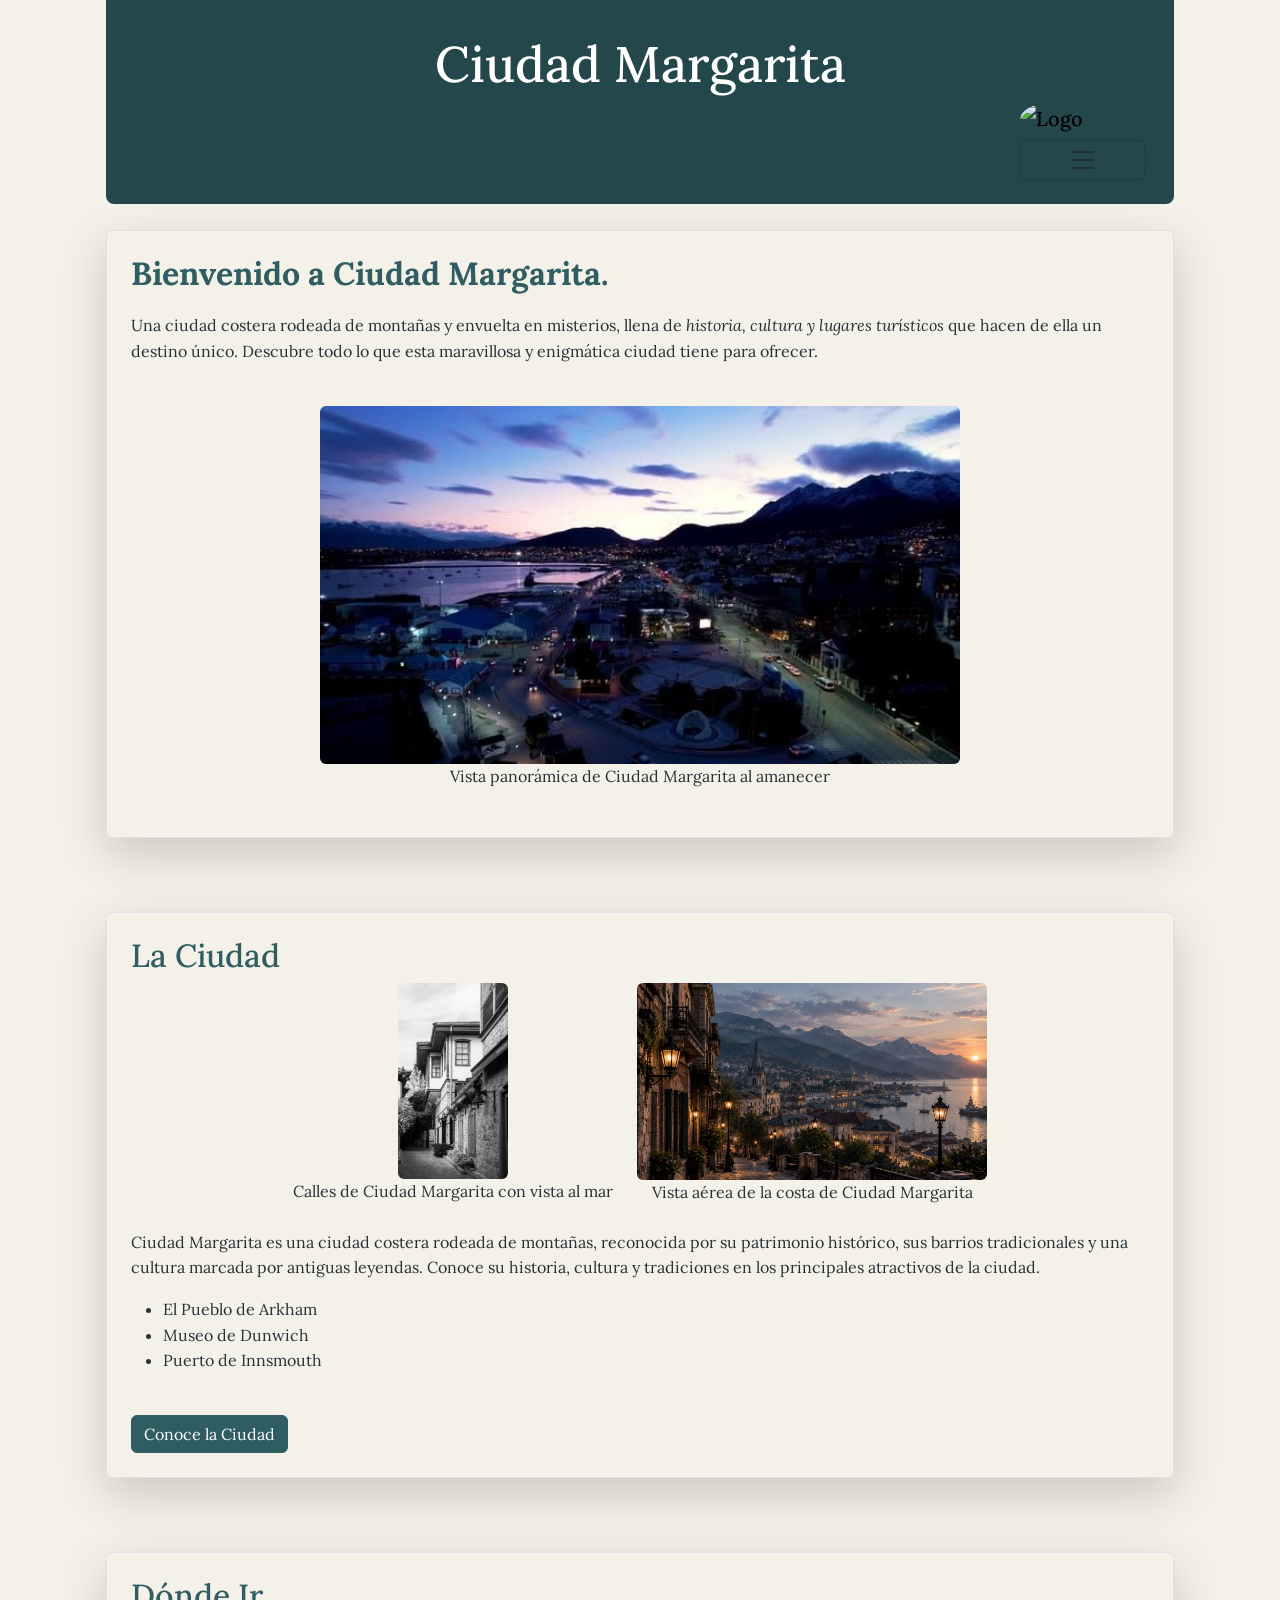
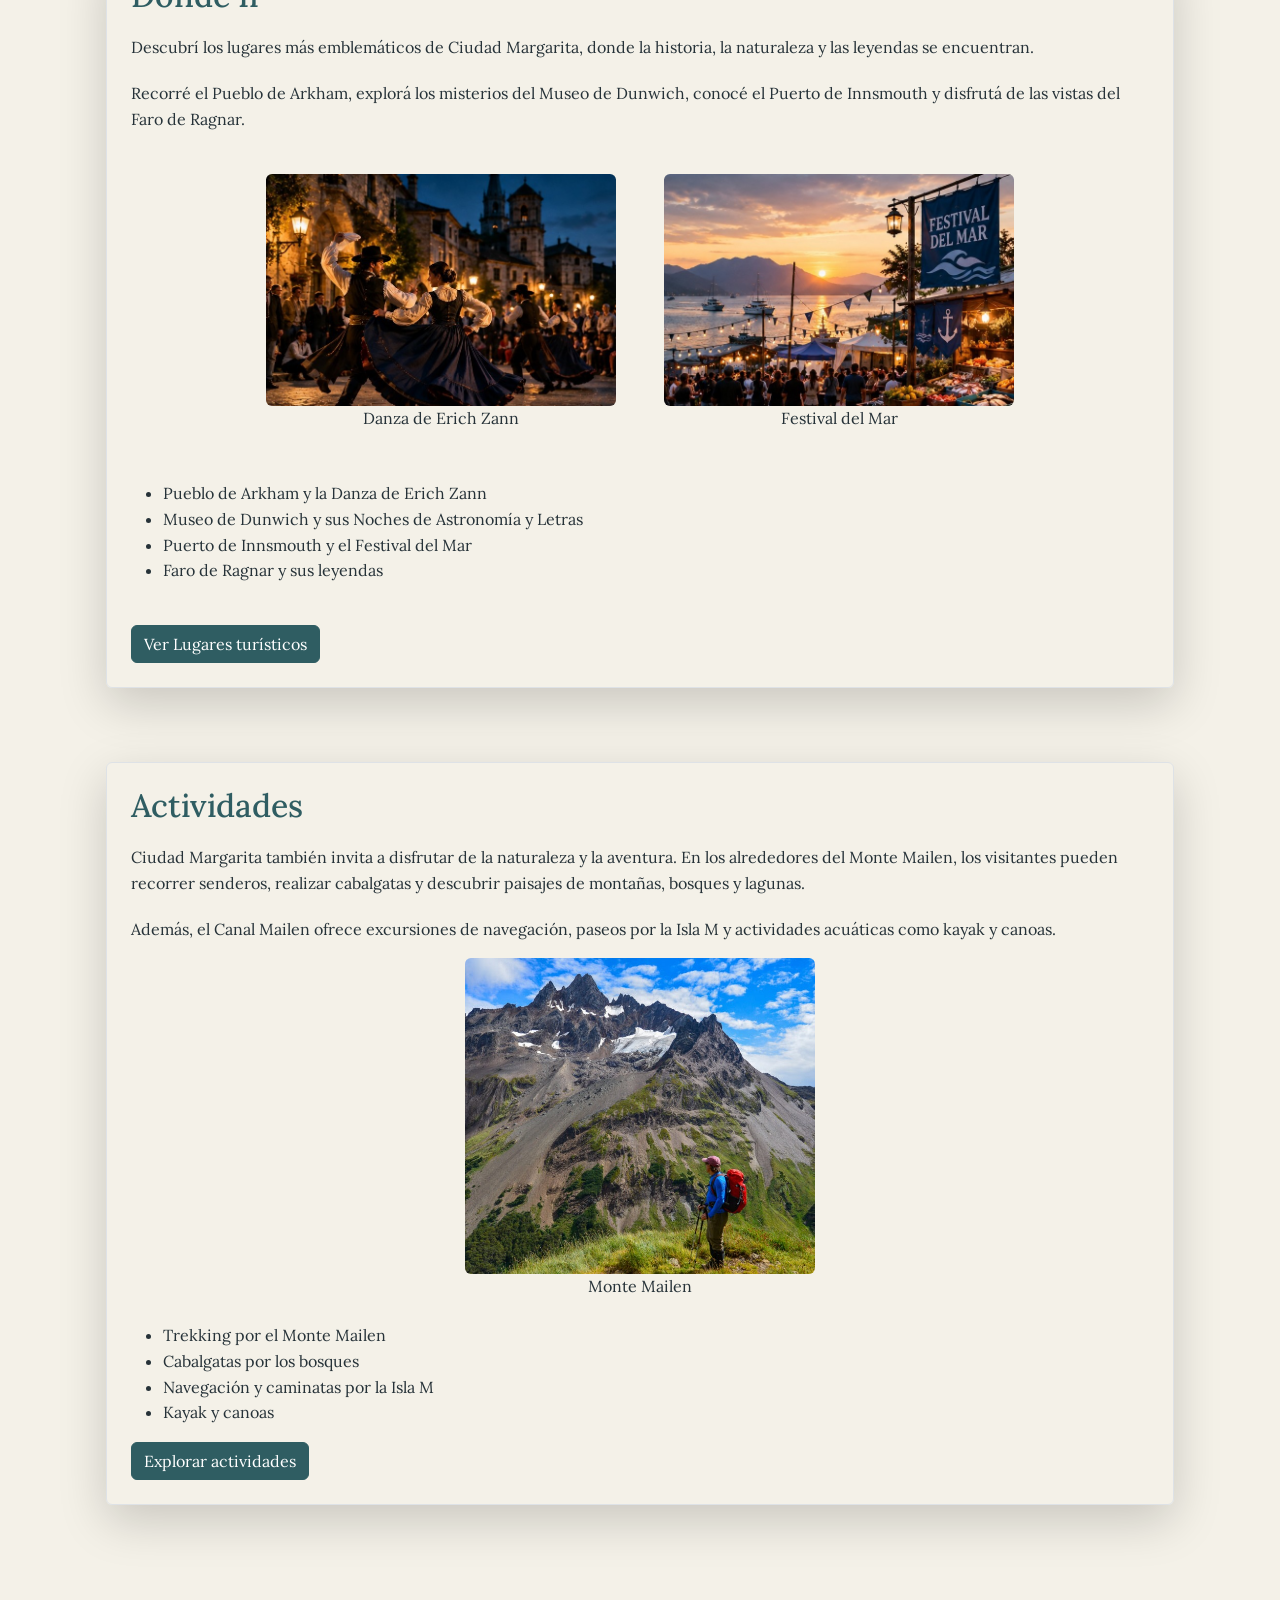
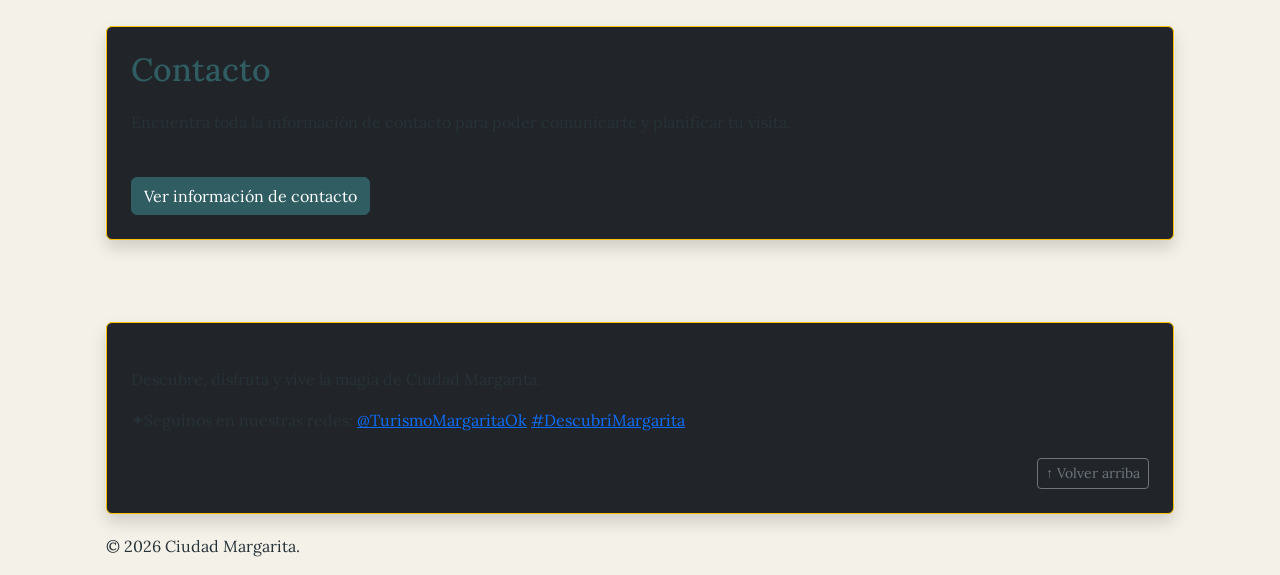
==== TrabajoPracticoGrupal/index.html @ 49857ab3 "Le agregue un hover zomm a las imagenes, agregue el menu corregido, quite el logo de mas" ====
<!doctype html>
<html lang="es">
  <head>
    <meta charset="UTF-8" />
    <meta name="viewport" content="width=device-width, initial-scale=1.0" />
    <link rel="preconnect" href="https://fonts.googleapis.com" />
    <link rel="preconnect" href="https://fonts.gstatic.com" crossorigin />
    <link
      href="https://fonts.googleapis.com/css2?family=Lora:wght@400;500;600;700&display=swap"
      rel="stylesheet"
    />
    <link
      href="https://cdn.jsdelivr.net/npm/bootstrap@5.3.8/dist/css/bootstrap.min.css"
      rel="stylesheet"
    />
    <link rel="stylesheet" href="css/style.css" />
    <title>Ciudad Margarita - Inicio</title>
  </head>
  <body>
    <header>
      <div class="header-top">
        <h1 id="Ciudad-Margarita">Ciudad Margarita</h1>
      </div>
      <nav class="navbar bg-body-tertiary">
        <div class="container-fluid">
          <a class="navbar-brand" href="index.html"
            ><img
              class="logo"
              src="Multimedia/imagenes/logoCM.png"
              alt="Logo"
              width="100"
              height="100"
          /></a>
          <button
            class="navbar-toggler"
            type="button"
            data-bs-toggle="offcanvas"
            data-bs-target="#offcanvasNavbar"
            aria-controls="offcanvasNavbar"
            aria-label="Toggle navigation"
          >
            <span class="navbar-toggler-icon"></span>
          </button>
          <div
            class="offcanvas offcanvas-end"
            tabindex="-1"
            id="offcanvasNavbar"
            aria-labelledby="offcanvasNavbarLabel"
          >
            <div class="offcanvas-header">
              <h5 class="offcanvas-title" id="offcanvasNavbarLabel">Menu</h5>
              <button
                type="button"
                class="btn-close"
                data-bs-dismiss="offcanvas"
                aria-label="Close"
              ></button>
            </div>
            <div class="offcanvas-body">
              <ul class="navbar-nav justify-content-end flex-grow-1 pe-3">
                <li class="nav-item">
                  <a
                    class="nav-link active"
                    aria-current="page"
                    href="index.html"
                    >Inicio</a
                  >
                </li>
                <li class="nav-item">
                  <a class="nav-link" href="ciudad.html">Ciudad</a>
                </li>
                <li class="nav-item">
                  <a class="nav-link" href="lugares.html">Lugares</a>
                </li>
                <li class="nav-item">
                  <a class="nav-link" href="actividades.html">Actividades</a>
                </li>
                <li class="nav-item">
                  <a class="nav-link" href="contacto.html">Contacto</a>
                </li>
                <li class="nav-item dropdown">
                  <a
                    class="nav-link dropdown-toggle"
                    href="#"
                    role="button"
                    data-bs-toggle="dropdown"
                    aria-expanded="false"
                  >
                    Informacion
                  </a>
                  <ul class="dropdown-menu">
                    <li>
                      <a class="dropdown-item" href="#">Historia</a>
                    </li>
                    <li>
                      <a class="dropdown-item" href="#">Noticias</a>
                    </li>
                    <li>
                      <hr class="dropdown-divider" />
                    </li>
                    <li>
                      <a class="dropdown-item" href="#">Como llegar</a>
                    </li>
                  </ul>
                </li>
              </ul>
              <form class="d-flex mt-3" role="search">
                <input
                  class="form-control me-2"
                  type="search"
                  placeholder="Search"
                  aria-label="Search"
                />
                <button class="btn btn-outline-success" type="submit">
                  Buscar
                </button>
              </form>
            </div>
          </div>
        </div>
      </nav>
    </header>
    <br />
    <main>
      <section id="inicio" class="p-4 mb-5 rounded border shadow-lg">
        <h2><strong>Bienvenido a Ciudad Margarita.</strong></h2>
        <p>
          Una ciudad costera rodeada de montañas y envuelta en misterios, llena
          de <em>historia, cultura y lugares turísticos</em>
          que hacen de ella un destino único. Descubre todo lo que esta
          maravillosa y enigmática ciudad tiene para ofrecer.
        </p>
        <br />
        <div class="galeria-imagenes">
          <figure>
            <img
              src="Multimedia/Imagenes/vista_panoramica.jpg"
              alt="Ciudad al amanecer"
              width="640"
              height="400"
            />
            <figcaption>
              Vista panorámica de Ciudad Margarita al amanecer
            </figcaption>
          </figure>
        </div>
      </section>
      <br />

      <section id="la-ciudad" class="p-4 mb-5 rounded border shadow-lg">
        <h2>La Ciudad</h2>
        <div class="galeria-imagenes">
          <figure>
            <img
              src="Multimedia/Imagenes/LaCiudad.jpg"
              alt="Calles con vista al mar"
              width="110"
              height="230"
            />
            <figcaption>Calles de Ciudad Margarita con vista al mar</figcaption>
          </figure>

          <figure>
            <img
              src="Multimedia/Imagenes/LaCiudad2.jpg"
              alt="Vista aerea de la costa"
              width="350"
              height="230"
            />
            <figcaption>Vista aérea de la costa de Ciudad Margarita</figcaption>
          </figure>
        </div>

        <p>
          Ciudad Margarita es una ciudad costera rodeada de montañas, reconocida
          por su patrimonio histórico, sus barrios tradicionales y una cultura
          marcada por antiguas leyendas. Conoce su historia, cultura y
          tradiciones en los principales atractivos de la ciudad.
        </p>
        <ul>
          <li>El Pueblo de Arkham</li>
          <li>Museo de Dunwich</li>
          <li>Puerto de Innsmouth</li>
        </ul>
        <br />
        <a href="ciudad.html" class="btn btn-ciudad">Conoce la Ciudad</a>
      </section>
      <br />
      <section id="donde-ir" class="p-4 mb-5 rounded border shadow-lg">
        <h2>Dónde Ir</h2>
        <p>
          Descubrí los lugares más emblemáticos de Ciudad Margarita, donde la
          historia, la naturaleza y las leyendas se encuentran.
        </p>
        <p>
          Recorré el Pueblo de Arkham, explorá los misterios del Museo de
          Dunwich, conocé el Puerto de Innsmouth y disfrutá de las vistas del
          Faro de Ragnar.
        </p>
        <br />
        <div class="galeria-imagenes">
          <figure>
            <img
              src="Multimedia/Imagenes/DanzadeErichZann.jpeg"
              alt="Danza de Erich Zann"
              width="350"
              height="230"
            />
            <figcaption>Danza de Erich Zann</figcaption>
          </figure>
          <br />

          <figure>
            <img
              src="Multimedia/Imagenes/FestivaldelMar.jpeg"
              alt="Festival del Mar"
              width="350"
              height="230"
            />
            <figcaption>Festival del Mar</figcaption>
          </figure>
        </div>
        <br />
        <ul>
          <li>Pueblo de Arkham y la Danza de Erich Zann</li>
          <li>Museo de Dunwich y sus Noches de Astronomía y Letras</li>
          <li>Puerto de Innsmouth y el Festival del Mar</li>
          <li>Faro de Ragnar y sus leyendas</li>
        </ul>
        <br />
        <a href="lugares.html" class="btn btn-ciudad">Ver Lugares turísticos</a>
      </section>
      <br />
      <section id="actividades" class="p-4 mb-5 rounded border shadow-lg">
        <h2>Actividades</h2>
        <p>
          Ciudad Margarita también invita a disfrutar de la naturaleza y la
          aventura. En los alrededores del Monte Mailen, los visitantes pueden
          recorrer senderos, realizar cabalgatas y descubrir paisajes de
          montañas, bosques y lagunas.
        </p>

        <p>
          Además, el Canal Mailen ofrece excursiones de navegación, paseos por
          la Isla M y actividades acuáticas como kayak y canoas.
        </p>
        <div class="galeria-imagenes">
          <figure>
            <img
              src="Multimedia/Imagenes/ZZA0816-684x1024.jpg"
              alt="Paisaje natural del Monte Mailen"
              width="350"
            />
            <figcaption>Monte Mailen</figcaption>
          </figure>
        </div>
        <ul>
          <li>Trekking por el Monte Mailen</li>
          <li>Cabalgatas por los bosques</li>
          <li>Navegación y caminatas por la Isla M</li>
          <li>Kayak y canoas</li>
        </ul>

        <a href="actividades.html" class="btn btn-ciudad">
          Explorar actividades
        </a>
      </section>
      <br />
      <section
        id="contacto"
        class="container p-4 my-5 rounded bg-dark border border-warning shadow"
      >
        <h2>Contacto</h2>
        <p>
          Encuentra toda la información de contacto para poder comunicarte y
          planificar tu visita.
        </p>
        <br />
        <a href="contacto.html" class="btn btn-ciudad"
          >Ver información de contacto</a
        >
      </section>
    </main>
    <br />
    <footer>
      <div
        class="container p-4 my-2 rounded bg-dark border border-warning shadow"
      >
        <p>Descubre, disfruta y vive la magia de Ciudad Margarita.</p>
        <address>
          ✦Seguinos en nuestras redes:
          <a href="https://www.facebook.com/@TurismoMargaritaOk"
            >@TurismoMargaritaOk</a
          >
          <a href="https://www.instagram.com/#DescubríMargarita"
            >#DescubríMargarita</a
          >
        </address>
        <div class="text-end mt-4">
          <a href="#Ciudad-Margarita" class="btn btn-sm btn-outline-secondary"
            >↑ Volver arriba</a
          >
        </div>
      </div>
      <p>&copy; 2026 Ciudad Margarita.</p>
    </footer>
    <script src="https://cdn.jsdelivr.net/npm/bootstrap@5.3.3/dist/js/bootstrap.bundle.min.js"></script>
  </body>
</html>
---- TrabajoPracticoGrupal/css/style.css ----
/* Variables */
:root {
  --color-fondo: #f4f1e8;
  --color-texto: #263238;
  --color-principal: #2f5d62;
  --color-acento: #a66a2c;
  --color-acento-claro: #ffd89a;
  --color-header-footer: #23474b;

  --border-Imagen: 1px solid rgba(255, 255, 255, 0.2);
  --border-radius: 8px;
  --box-shadow: 0 4px 15px rgba(0, 0, 0, 0.5);
}

/*Reset Basico*/

* {
  box-sizing: border-box;
  margin: 0;
  padding: 0;
}

/* Tipografia Global y Body*/
body {
  font-family: "Lora", serif;
  font-size: 16px;
  line-height: 1.6;
  background-color: var(--color-fondo);
  color: var(--color-texto);
  max-width: 1100px;
  margin: 0 auto;
  padding: 0 1rem;
}

/* Headings */

h1 {
  font-size: 2.5rem;
  color: var(--color-header-footer);
}

h2 {
  font-size: 2rem;
  color: var(--color-principal);
}

h3 {
  font-size: 1.5rem;
  color: var(--color-acento);
}

/*  HEADER Y LOGO */
header {
  background-color: var(--color-header-footer);
  padding: 1rem;
  border-radius: 0 0 8px 8px;
}

.header-top {
  display: flex;
  align-items: center;
  justify-content: space-between;
  position: relative;
  min-height: 3rem;
}

.logo {
  width: 80px;
  height: 80px;
  border-radius: 50%;
  object-fit: cover;
}

.header-top h1 {
  color: #ffffff;
  margin: 0;
  position: absolute;
  left: 50%;
  top: 100%;
  transform: translate(-50%, -50%);
  text-align: center;
  width: 70%;
  font-size: 50px;
  line-height: 1.2;
}
/* NAVEGACIÓN */
nav {
  margin-top: 1.5rem;
}

nav ul {
  list-style: none;
  display: flex;
  justify-content: center;
  gap: 2rem;
}

nav a {
  color: #ffffff;
  text-decoration: none;
  font-weight: 500;
  transition: color 0.3s;
}

nav a:hover {
  color: var(--color-acento-claro);
}

/* Contenedor que coloca los elementos lado a lado */
.galeria-imagenes {
  display: flex;
  gap: 1.5rem;
  justify-content: center;
  margin-bottom: 1.5rem;
  flex-wrap: wrap;
}

/* Ajuste del contenedor de cada imagen */
.galeria-imagenes figure {
  margin: 0;
  text-align: center;
}

/* Ajuste de la imagen */
.galeria-imagenes img {
  max-width: 100%;
  height: auto;
  border-radius: 6px;
}
.Imagen-Lugares {
  display: flex;
  flex-direction: row;
  gap: 20px;
  justify-content: center;
  margin-bottom: 20px;
}

.Fecha-Lanzamiento {
  color: black;
  font-weight: bold;
  transform: translate(-20px, 25px);
}

.Imagen-Lugares {
  display: flex;
  flex-direction: row;
  gap: 20px;
  justify-content: center;
  margin-bottom: 20px;
}

.Imagen-Lugares figure {
  display: flex;
  flex-direction: column;
  align-items: center;
  margin: 0%;
}

.Imagen-Lugares img {
  object-fit: cover;
  border: var(--border-Imagen);
  border-radius: var(--border-radius);
  box-shadow: var(--box-shadow);
}

.Imagen-Lugares figcaption {
  color: var(--color-principal);
  font-weight: bold;
}

.Guia {
  margin-top: 25px; /* Empuja todo el bloque de créditos bien abajo*/
}

/*Formulario*/
.formulario {
  background-color: #ddd9c8;
  border-radius: var(--border-radius);
  padding: 25px;
  color: var(--color-principal);
}
form input,
form textarea {
  width: 100%;
  padding: 1rem;
  margin-bottom: 15px;
  border: 1px solid #00f0;
  border-radius: var(--border-radius);
}

button {
  width: 100%;
  font-size: 1.5rem;
  padding: 0.7rem;
  border: none;
  border-radius: var(--border-radius);
  background-color: #108c9b;
  color: #000;
}

/*contacto imagen*/
#contactanos img {
  display: block;
  margin: 20px auto;
  border-radius: 10px;
}

#contactanos figure {
  text-align: center;
  font-style: italic;
}

#contactanos a {
  color: var(--color-principal);
  text-decoration: underline;
  position: relative;
  left: 1rem;
}
/* Redes sociales*/

#redes-sociales {
  text-align: center;
  margin: 1rem;
  padding: 1rem;
}

#redes-sociales ul {
  list-style: none;
  padding: 0;
}

#redes-sociales li {
  display: inline;
  margin: 15px;
}

#redes-sociales a {
  color: #40f;
  font-weight: bold;
  font-size: 1.2rem;
}

/* Bootstrap - Personalización de botones */
.btn-ciudad {
  background-color: var(--color-principal);
  color: #ffffff;
  border: 1px solid var(--color-principal);
  font-family: "Lora", serif;
}

.btn-ciudad:hover {
  background-color: var(--color-header-footer);
  color: #ffffff;
  border-color: var(--color-header-footer);
}

.navbar {
  width: 150px;
  margin-left: auto;
  margin-right: 0;
  background-color: transparent !important;
}
/*Bootstrop formulario*/
.formulario .form-control:focus {
  border-color: #108c9b;
  box-shadow: 0 0 0 0.25rem #108c9b40;
}
.formulario .btn-primary:hover {
  background-color: #09535c;
  color: #fff;
  transition: background-color 0.3s ease;
}

p {
  margin-top: 20px;
}

/* Un hover: zoom en las imaganes al pasar el mouse */

.imagenes-con-hover {
  transition: transform 0.3s ease;
  cursor: default;
  object-fit: cover;
  border: var(--border-Imagen);
  border-radius: var(--border-radius);
  box-shadow: var(--box-shadow);
}

.imagenes-con-hover:hover {
  transform: scale(1.05);
  cursor: zoom-in;
}

/* que no aparesca la lupita al pasar el cursor*/
imagenes-con-hover,
img:hover,
img:active {
  cursor: default !important;
}

/* El logo no tiene Hover*/

.logo {
  position: static;

  transform: none !important;
  cursor: default;
}
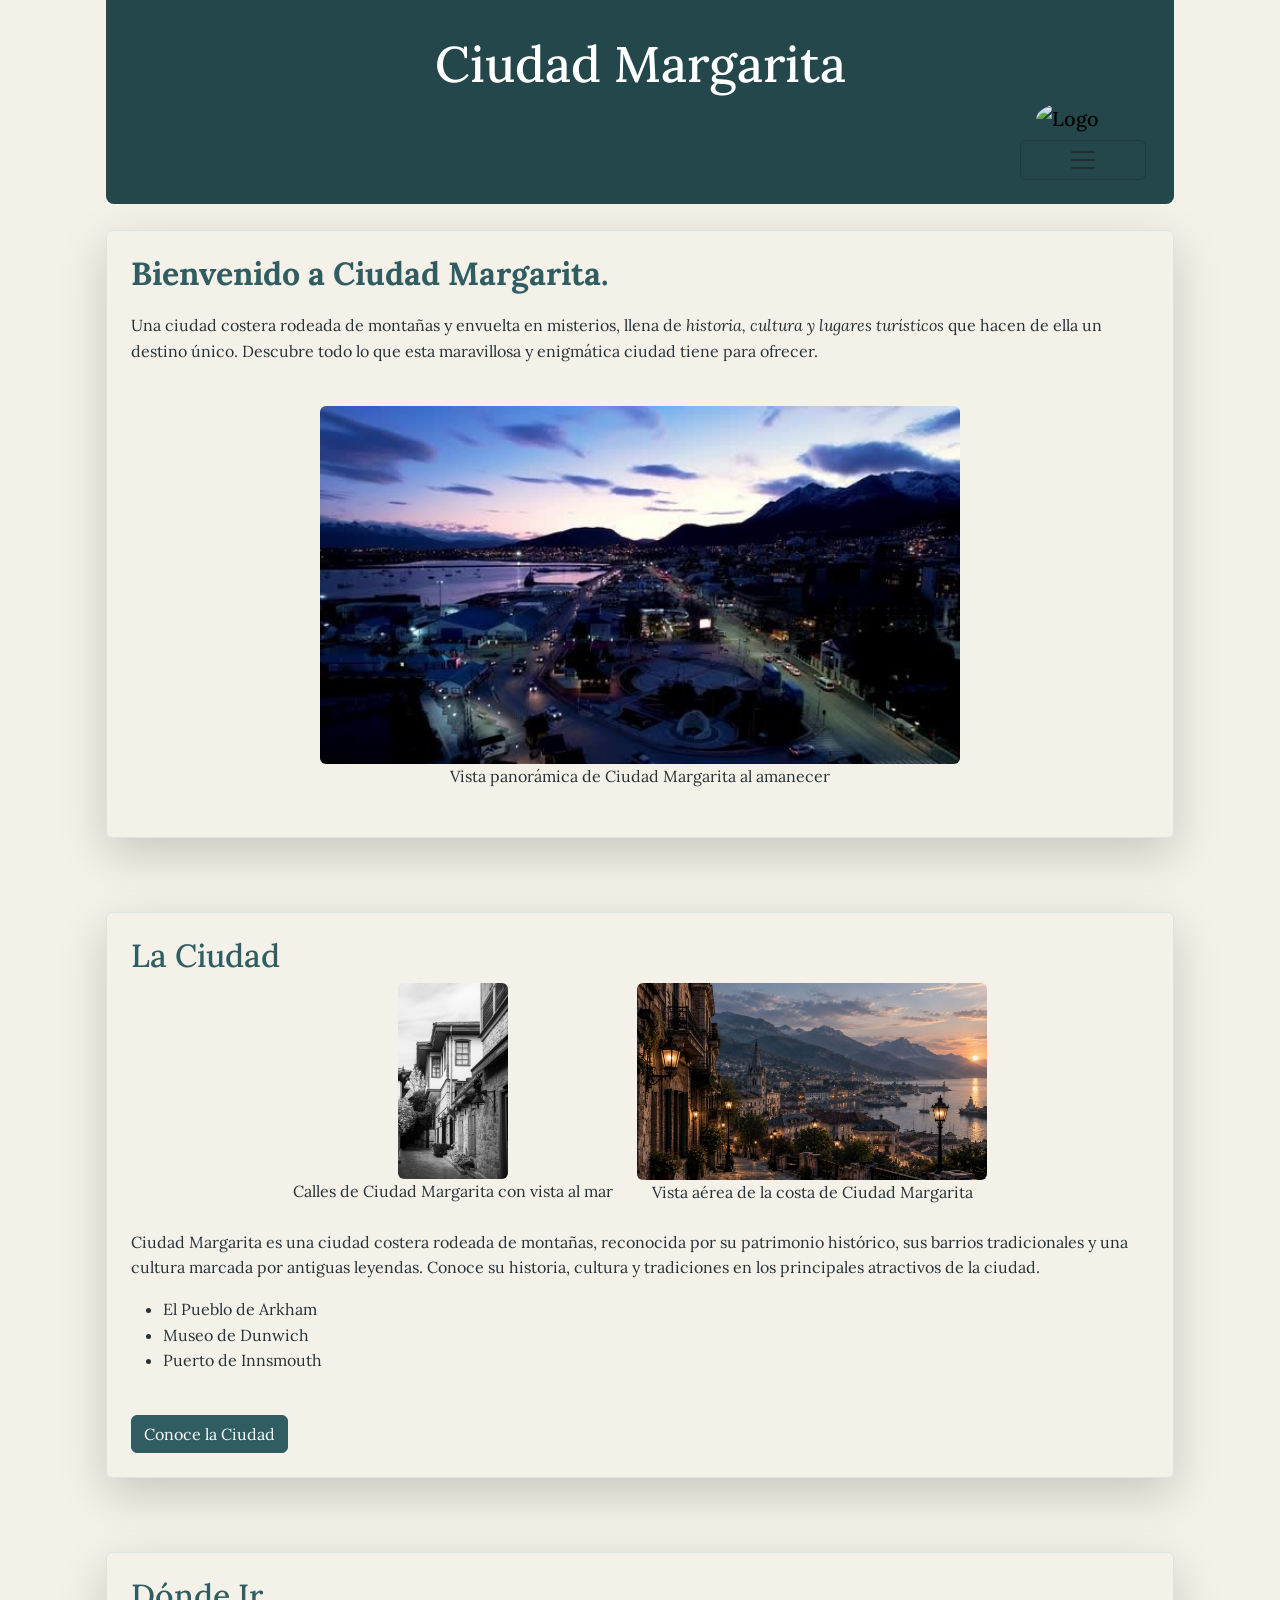
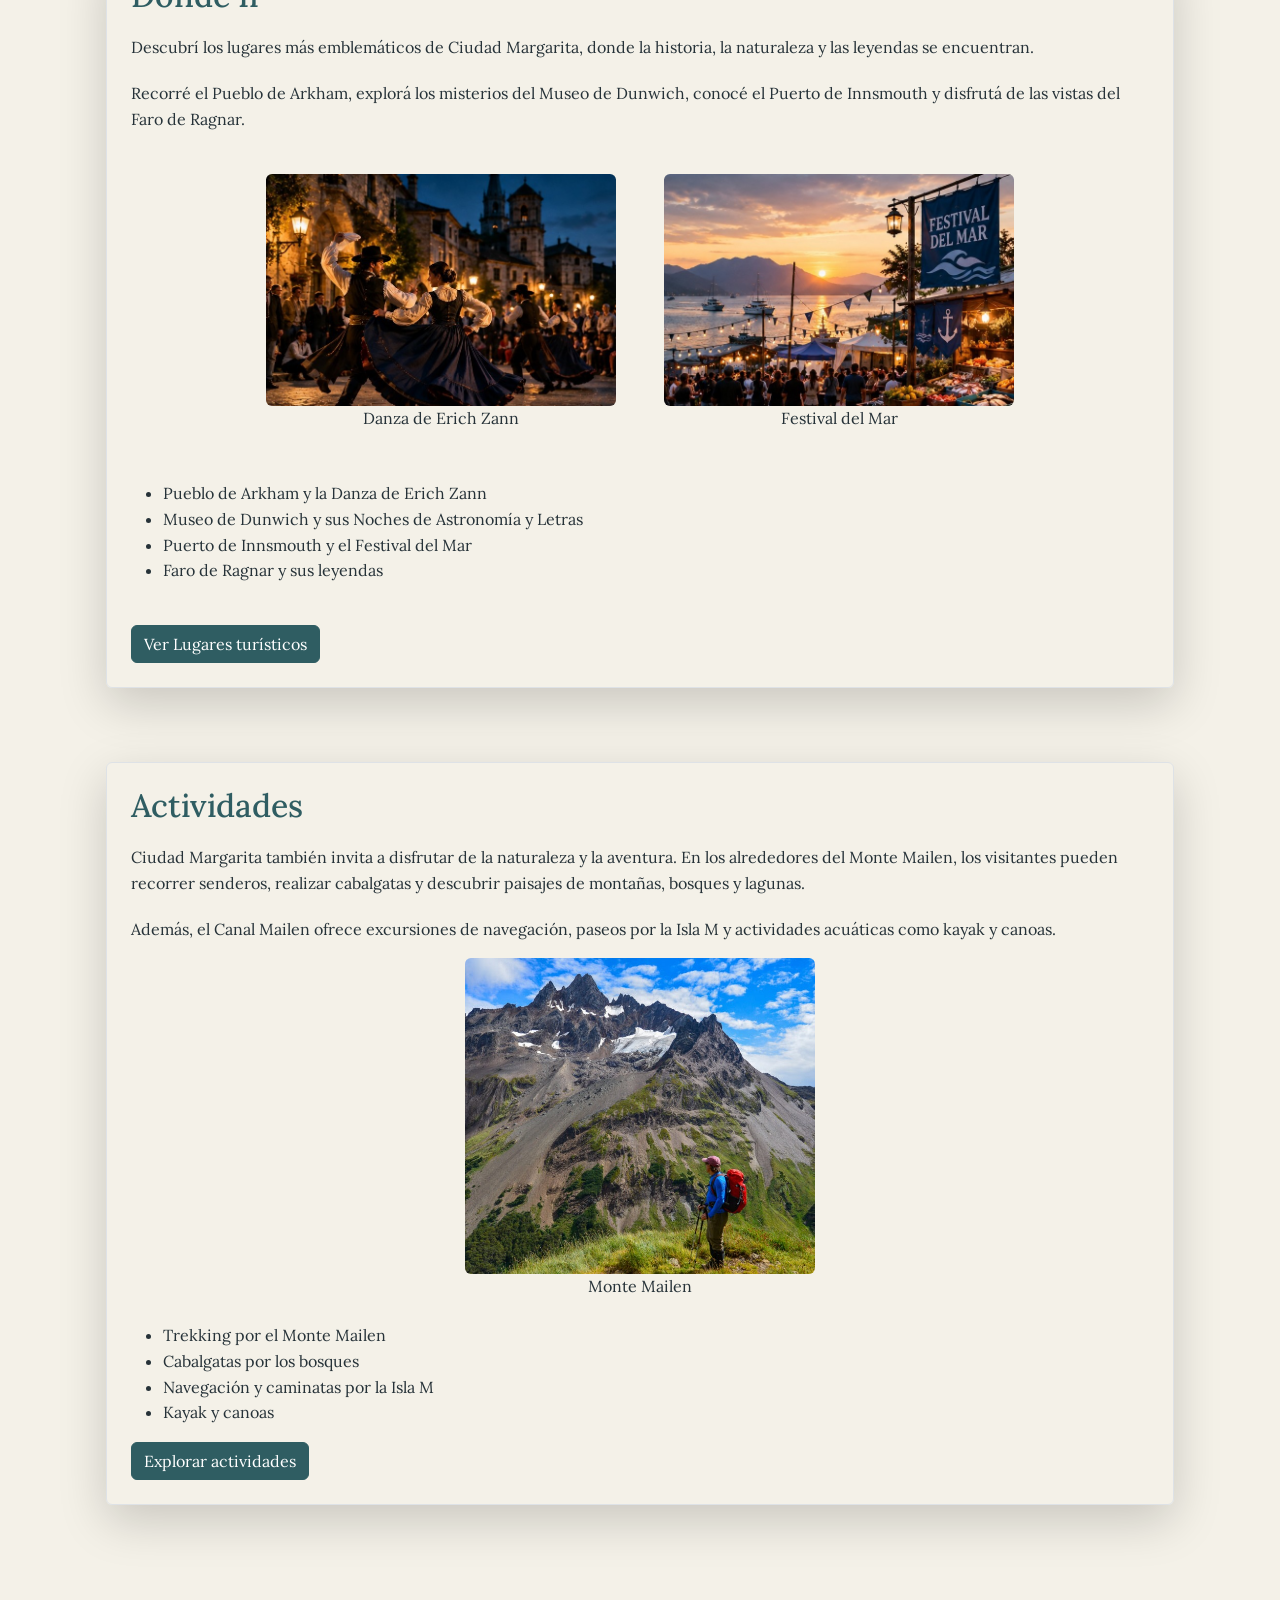
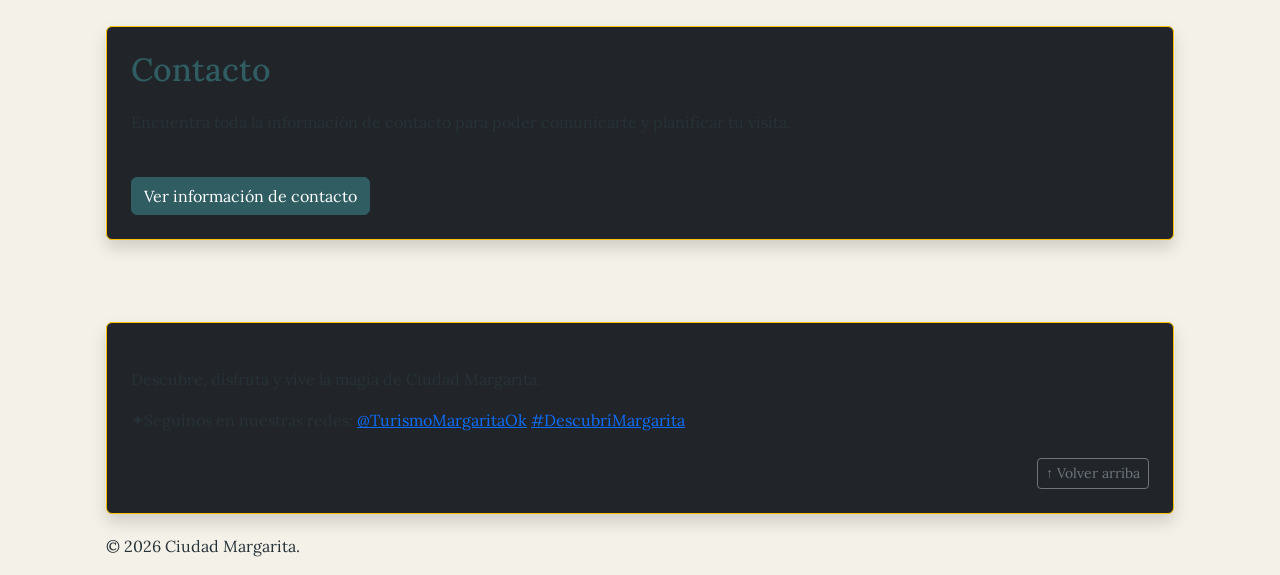
==== commit 03eca26d: "cree el archivo main.js dentro de una carpeta llamada js y agregue el script a todas las paginas htm" ====
--- a/TrabajoPracticoGrupal/index.html
+++ b/TrabajoPracticoGrupal/index.html
@@ -305,5 +305,6 @@
       <p>&copy; 2026 Ciudad Margarita.</p>
     </footer>
     <script src="https://cdn.jsdelivr.net/npm/bootstrap@5.3.3/dist/js/bootstrap.bundle.min.js"></script>
+    <script src="js/main.js"></script>
   </body>
 </html>
--- a/TrabajoPracticoGrupal/css/style.css
+++ b/TrabajoPracticoGrupal/css/style.css
@@ -69,6 +69,7 @@
   height: 80px;
   border-radius: 50%;
   object-fit: cover;
+  margin-left: 1rem;
 }
 
 .header-top h1 {
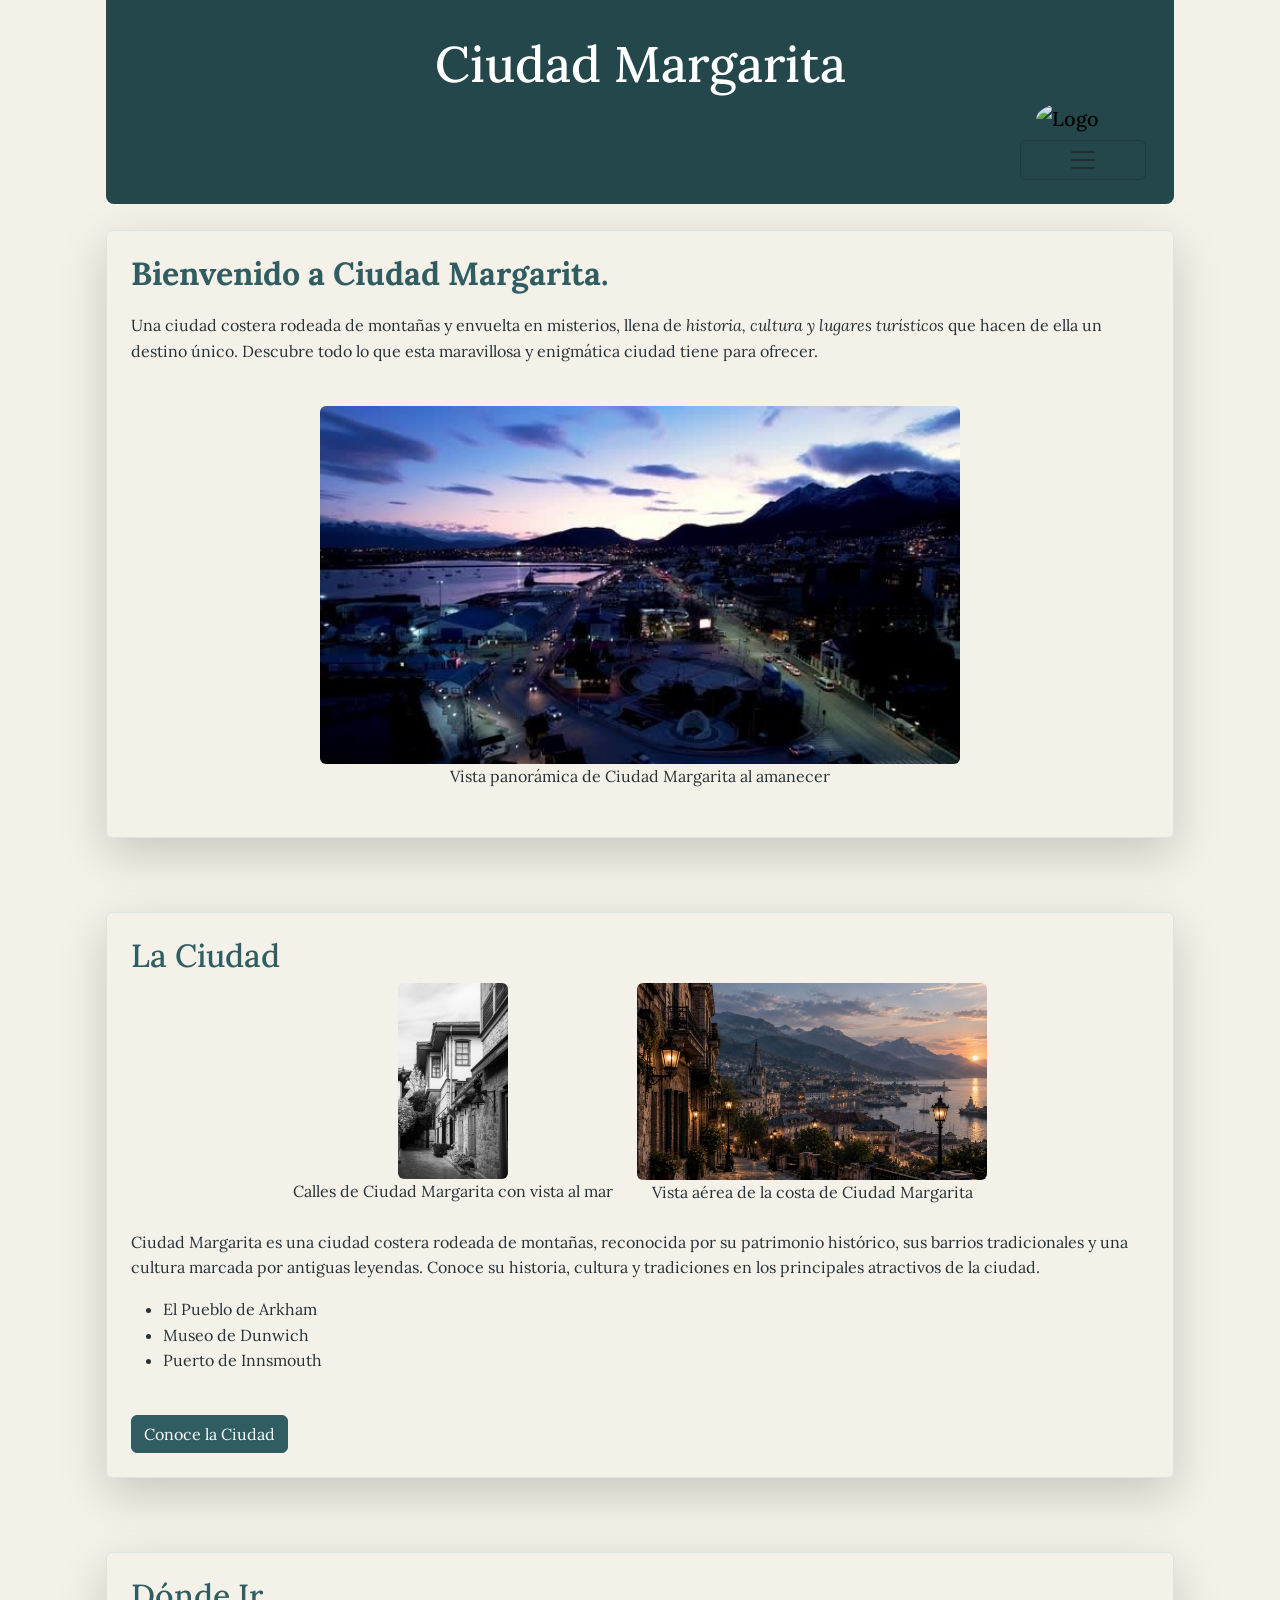
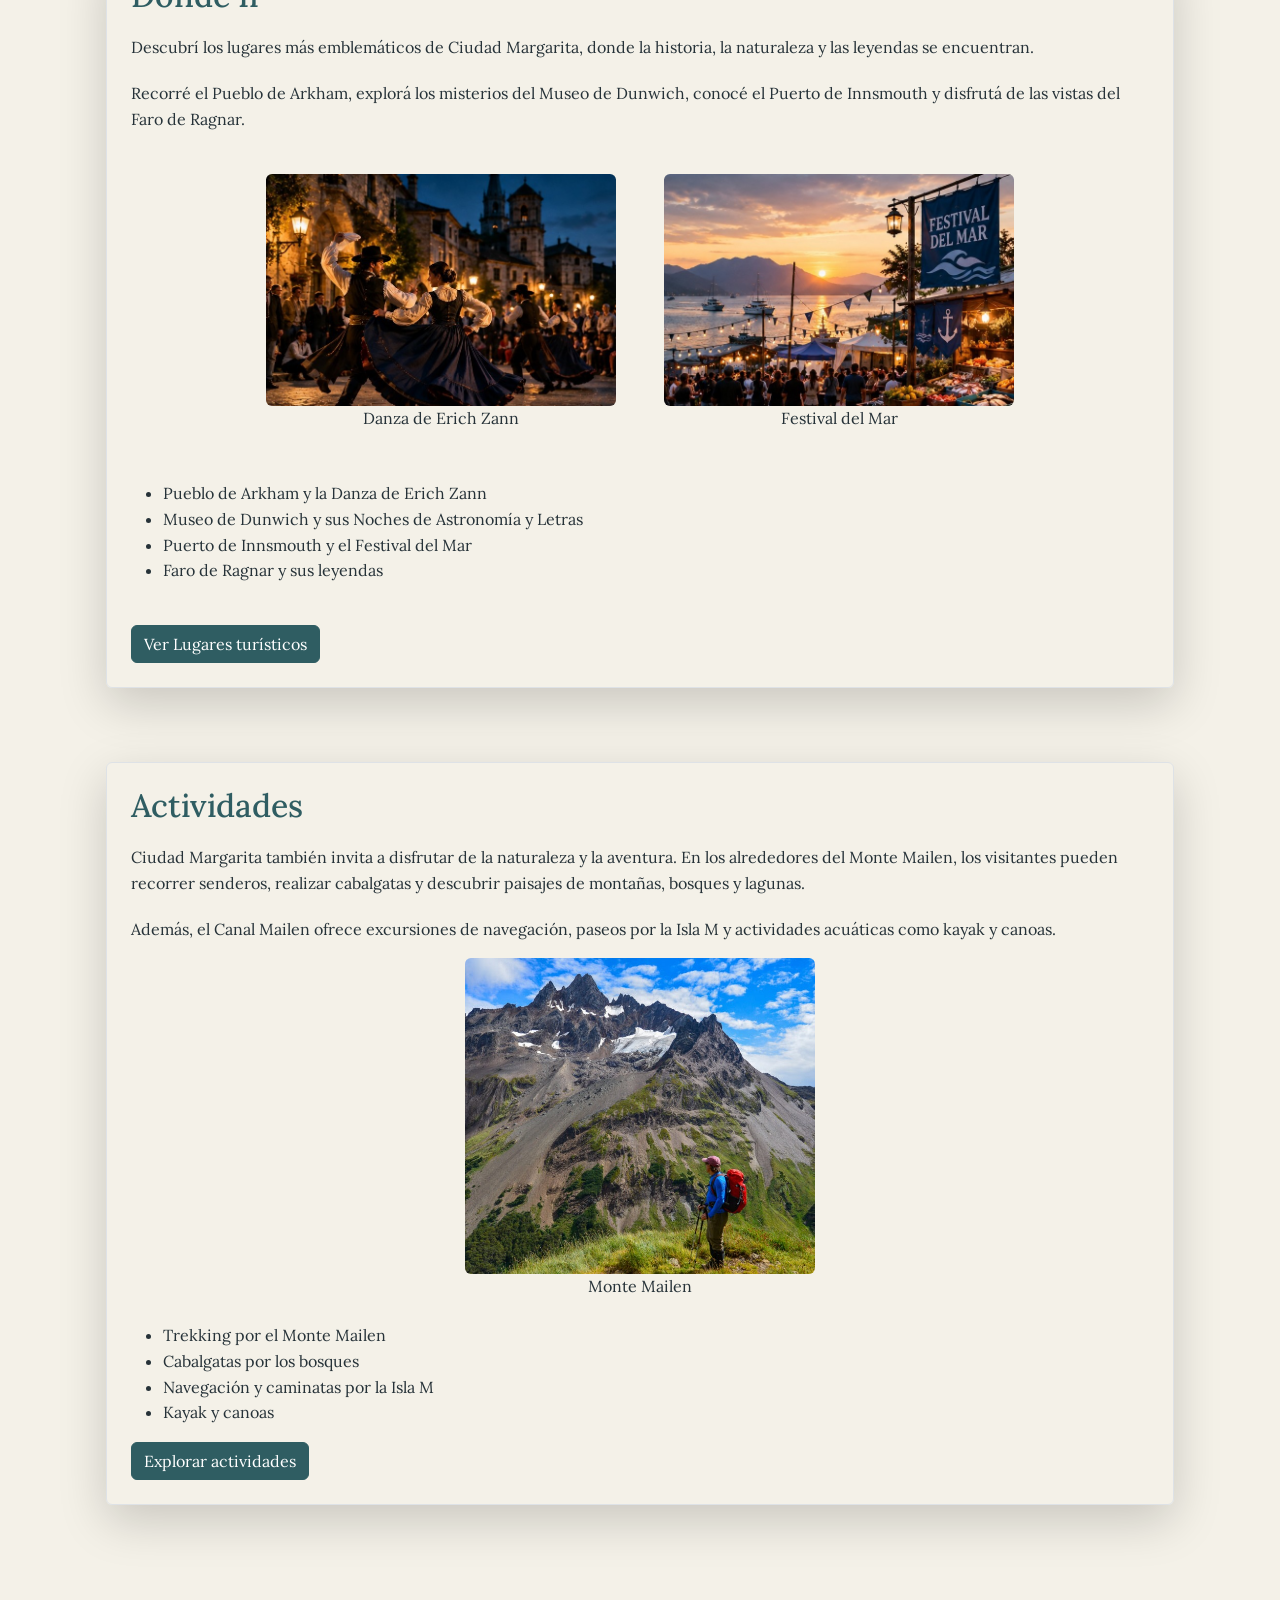
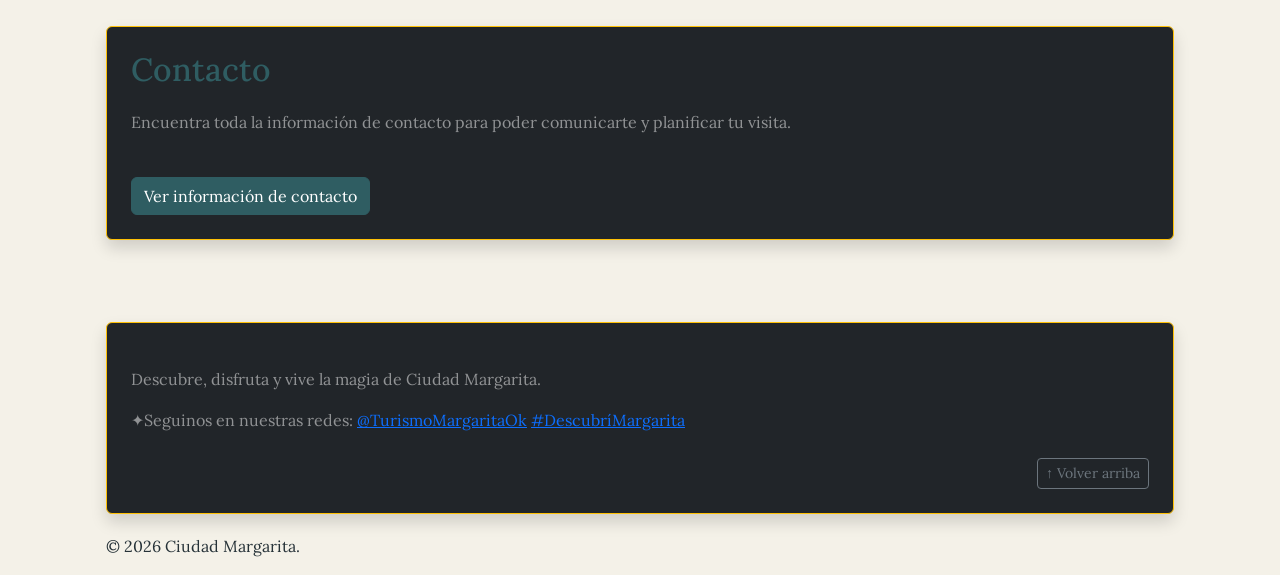
==== commit 58e349ce: "Le agregue la manito poara que logo se vea que se peude hacer clik y corregi otras cosas" ====
--- a/TrabajoPracticoGrupal/index.html
+++ b/TrabajoPracticoGrupal/index.html
@@ -268,7 +268,7 @@
       <br />
       <section
         id="contacto"
-        class="container p-4 my-5 rounded bg-dark border border-warning shadow"
+        class="container p-4 my-5 rounded bg-dark border border-warning shadow text-white-50"
       >
         <h2>Contacto</h2>
         <p>
@@ -284,7 +284,7 @@
     <br />
     <footer>
       <div
-        class="container p-4 my-2 rounded bg-dark border border-warning shadow"
+        class="container p-4 my-2 rounded bg-dark border border-warning shadow text-white-50"
       >
         <p>Descubre, disfruta y vive la magia de Ciudad Margarita.</p>
         <address>
--- a/TrabajoPracticoGrupal/css/style.css
+++ b/TrabajoPracticoGrupal/css/style.css
@@ -289,21 +289,23 @@
 
 .imagenes-con-hover:hover {
   transform: scale(1.05);
-  cursor: zoom-in;
+  cursor: default;
 }
 
 /* que no aparesca la lupita al pasar el cursor*/
 imagenes-con-hover,
 img:hover,
 img:active {
-  cursor: default !important;
+  cursor: default;
 }
 
 /* El logo no tiene Hover*/
 
-.logo {
-  position: static;
-
-  transform: none !important;
-  cursor: default;
-}
+.logo:hover {
+  color: blue;
+  cursor: pointer;
+}
+
+div p Recordatorio {
+  color: white;
+}
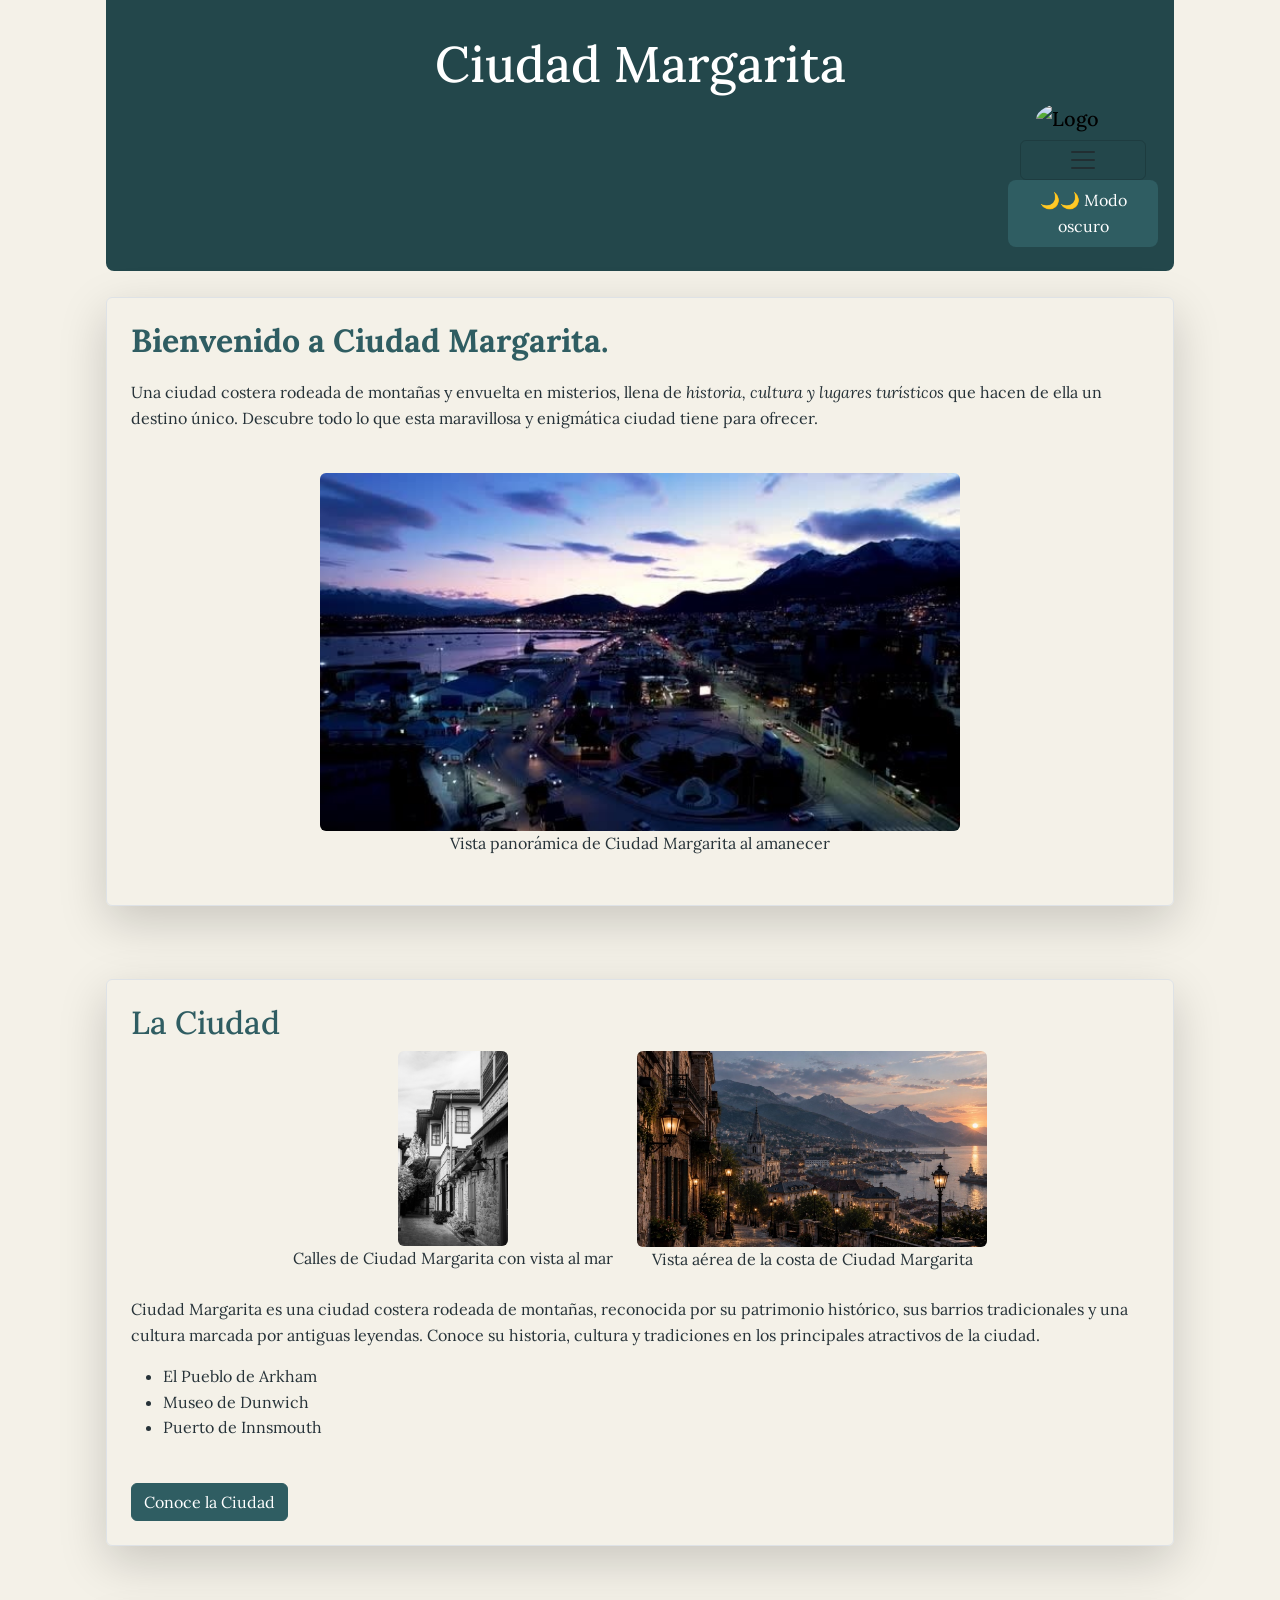
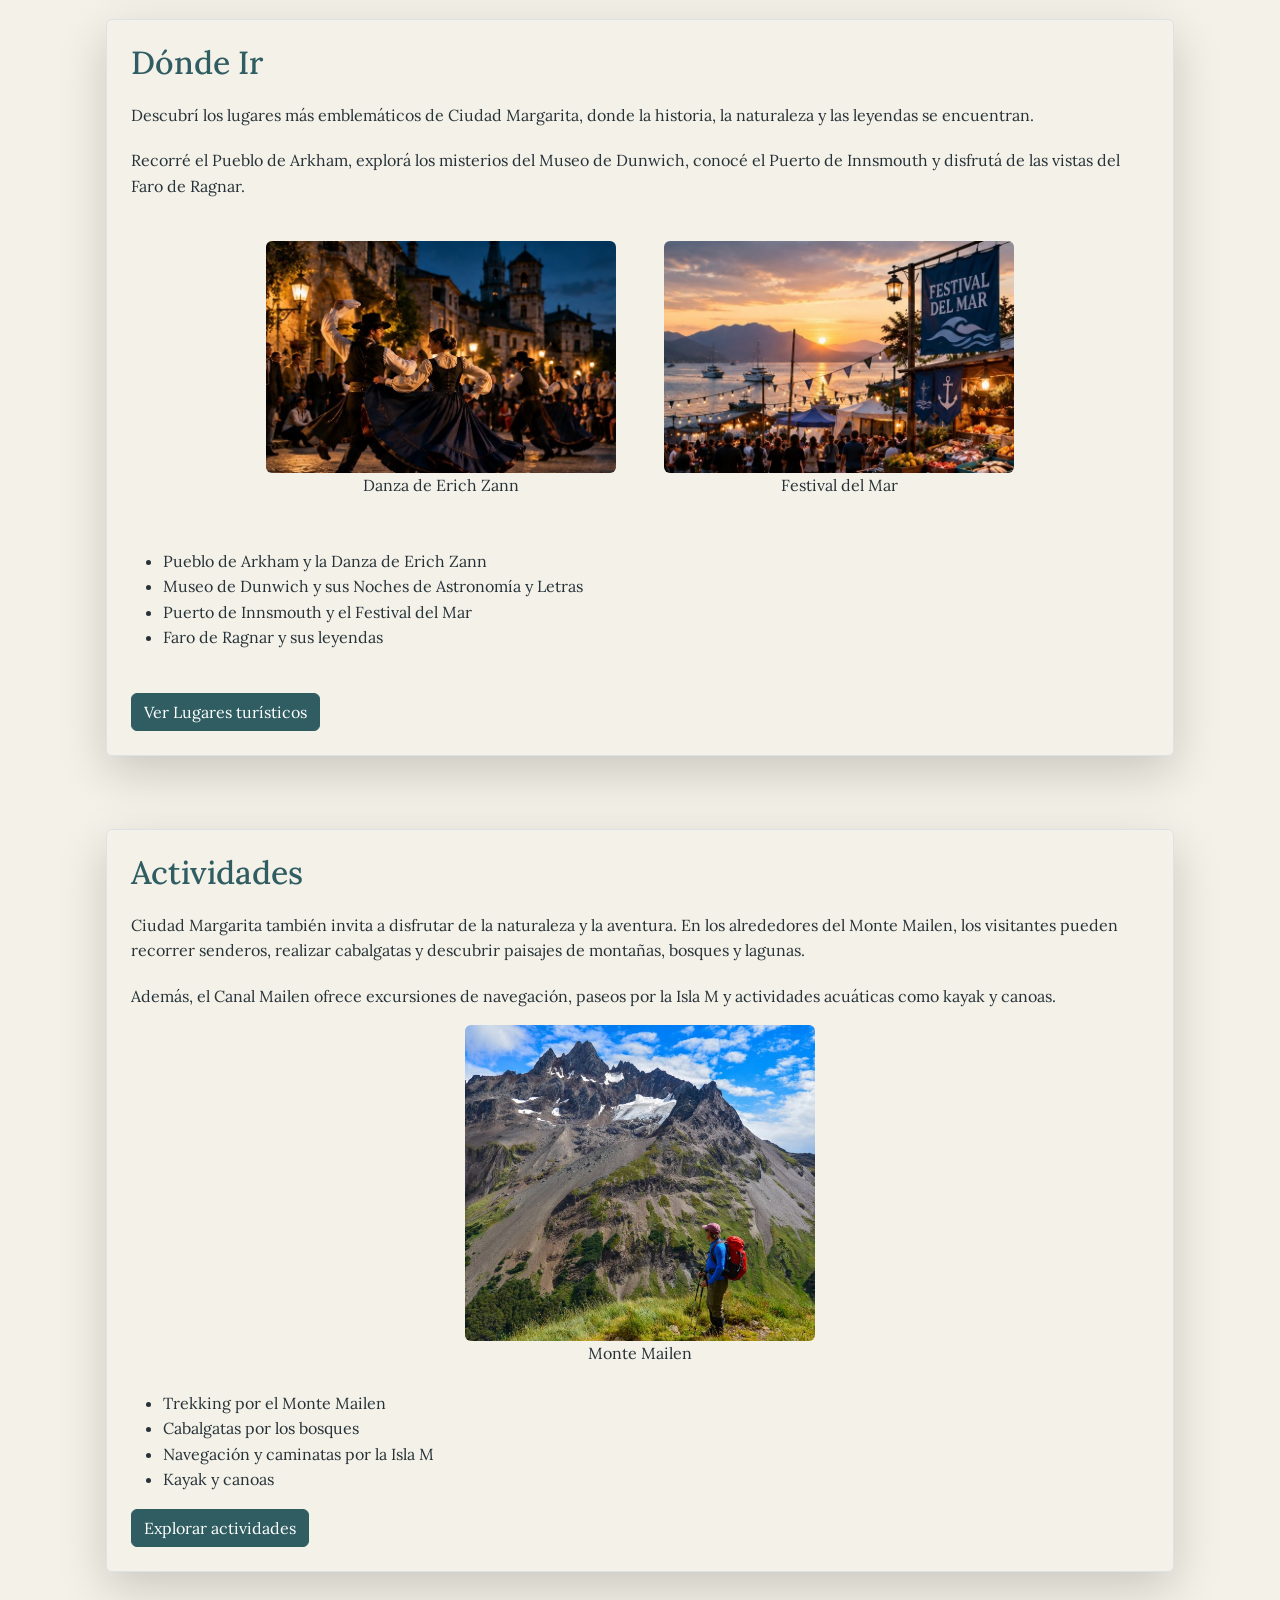
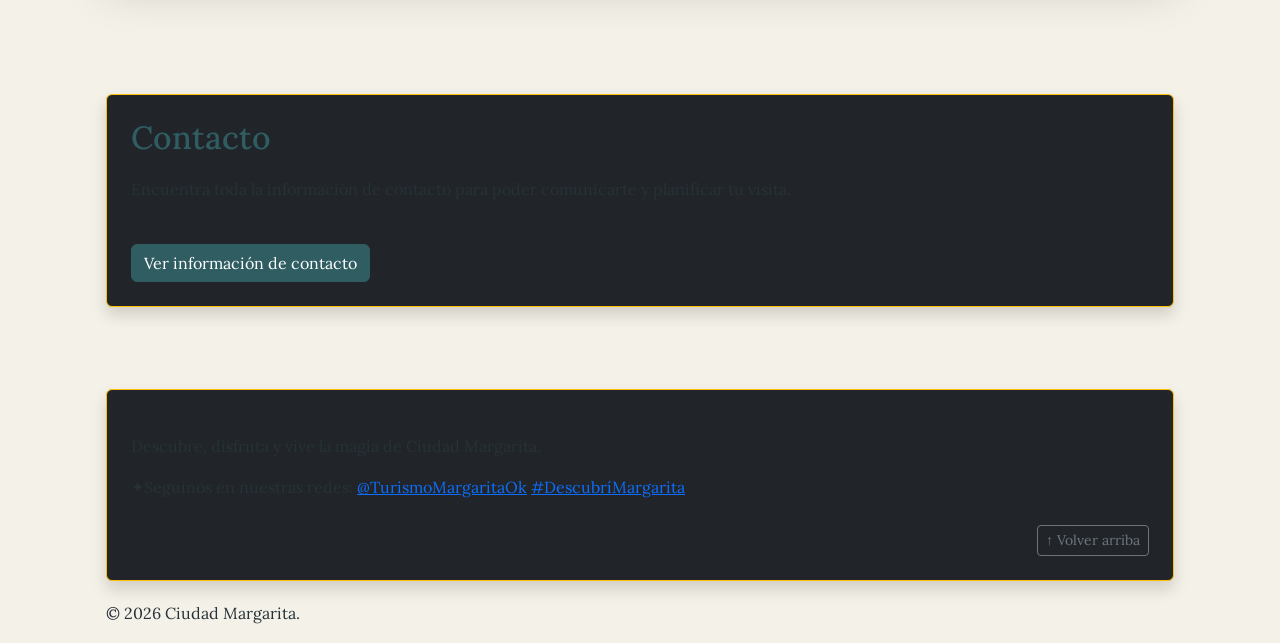
==== commit f0fe54f7: "agregue boton de modo oscuro en todas las paginas, con su respectivo id para poder ser llamado desde" ====
--- a/TrabajoPracticoGrupal/index.html
+++ b/TrabajoPracticoGrupal/index.html
@@ -55,6 +55,7 @@
                 data-bs-dismiss="offcanvas"
                 aria-label="Close"
               ></button>
+              
             </div>
             <div class="offcanvas-body">
               <ul class="navbar-nav justify-content-end flex-grow-1 pe-3">
@@ -114,11 +115,15 @@
                 <button class="btn btn-outline-success" type="submit">
                   Buscar
                 </button>
+              
               </form>
+              
             </div>
           </div>
         </div>
+        <button id="btn-modo">🌙🌙 Modo oscuro</button>
       </nav>
+      
     </header>
     <br />
     <main>
@@ -268,7 +273,7 @@
       <br />
       <section
         id="contacto"
-        class="container p-4 my-5 rounded bg-dark border border-warning shadow text-white-50"
+        class="container p-4 my-5 rounded bg-dark border border-warning shadow"
       >
         <h2>Contacto</h2>
         <p>
@@ -284,7 +289,7 @@
     <br />
     <footer>
       <div
-        class="container p-4 my-2 rounded bg-dark border border-warning shadow text-white-50"
+        class="container p-4 my-2 rounded bg-dark border border-warning shadow"
       >
         <p>Descubre, disfruta y vive la magia de Ciudad Margarita.</p>
         <address>
--- a/TrabajoPracticoGrupal/css/style.css
+++ b/TrabajoPracticoGrupal/css/style.css
@@ -289,23 +289,38 @@
 
 .imagenes-con-hover:hover {
   transform: scale(1.05);
-  cursor: default;
+  cursor: zoom-in;
 }
 
 /* que no aparesca la lupita al pasar el cursor*/
 imagenes-con-hover,
 img:hover,
 img:active {
+  cursor: default !important;
+}
+
+/* El logo no tiene Hover*/
+
+.logo {
+  position: static;
+
+  transform: none !important;
   cursor: default;
 }
 
-/* El logo no tiene Hover*/
-
-.logo:hover {
-  color: blue;
-  cursor: pointer;
-}
-
-div p Recordatorio {
-  color: white;
-}
+/*Modo oscuro*/
+body.oscuro {
+ background-color: #1a1a1a;
+ color: #f5f5f5;
+}
+
+#btn-modo {
+    width: auto;
+    font-size: 1rem;
+    padding: 0.5rem 1rem;
+    background-color: var(--color-principal);
+    color: #FFFFFF;
+    border: none;
+    border-radius: var(--border-radius);
+    cursor: pointer;
+}
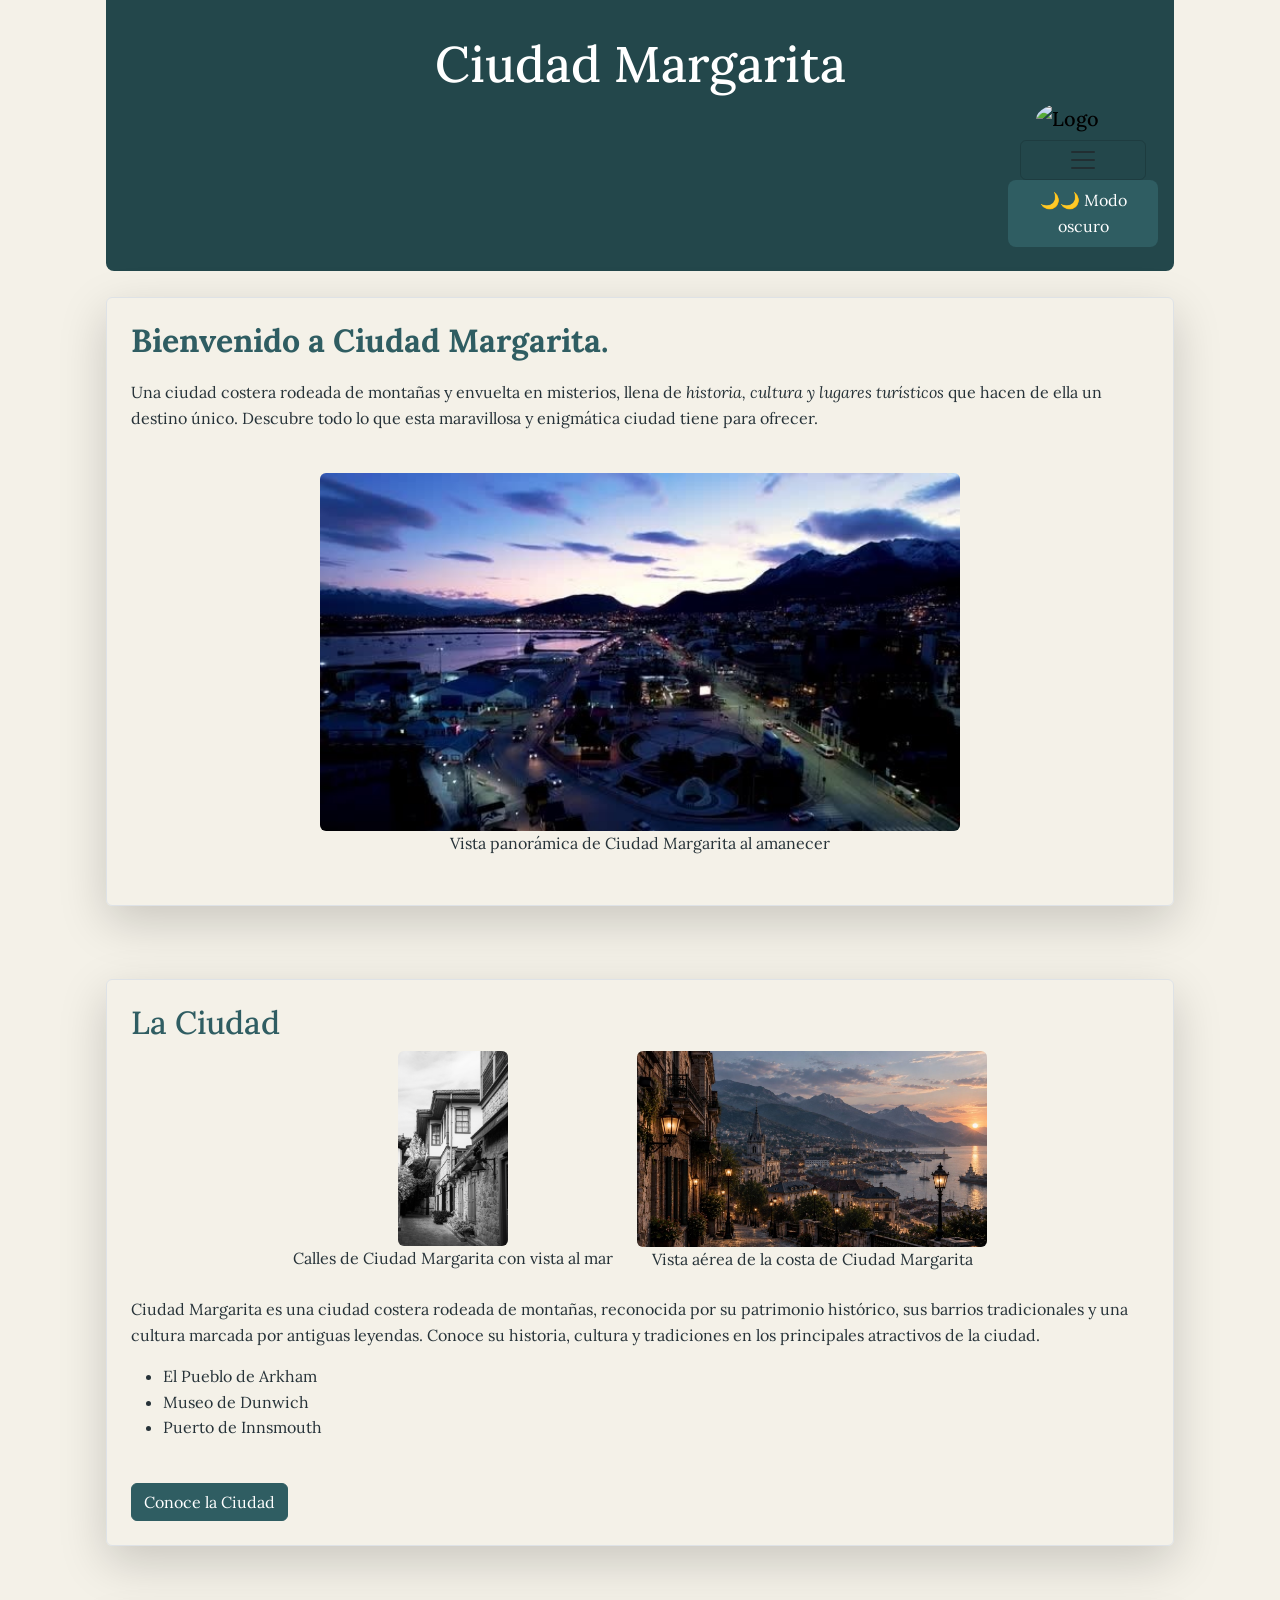
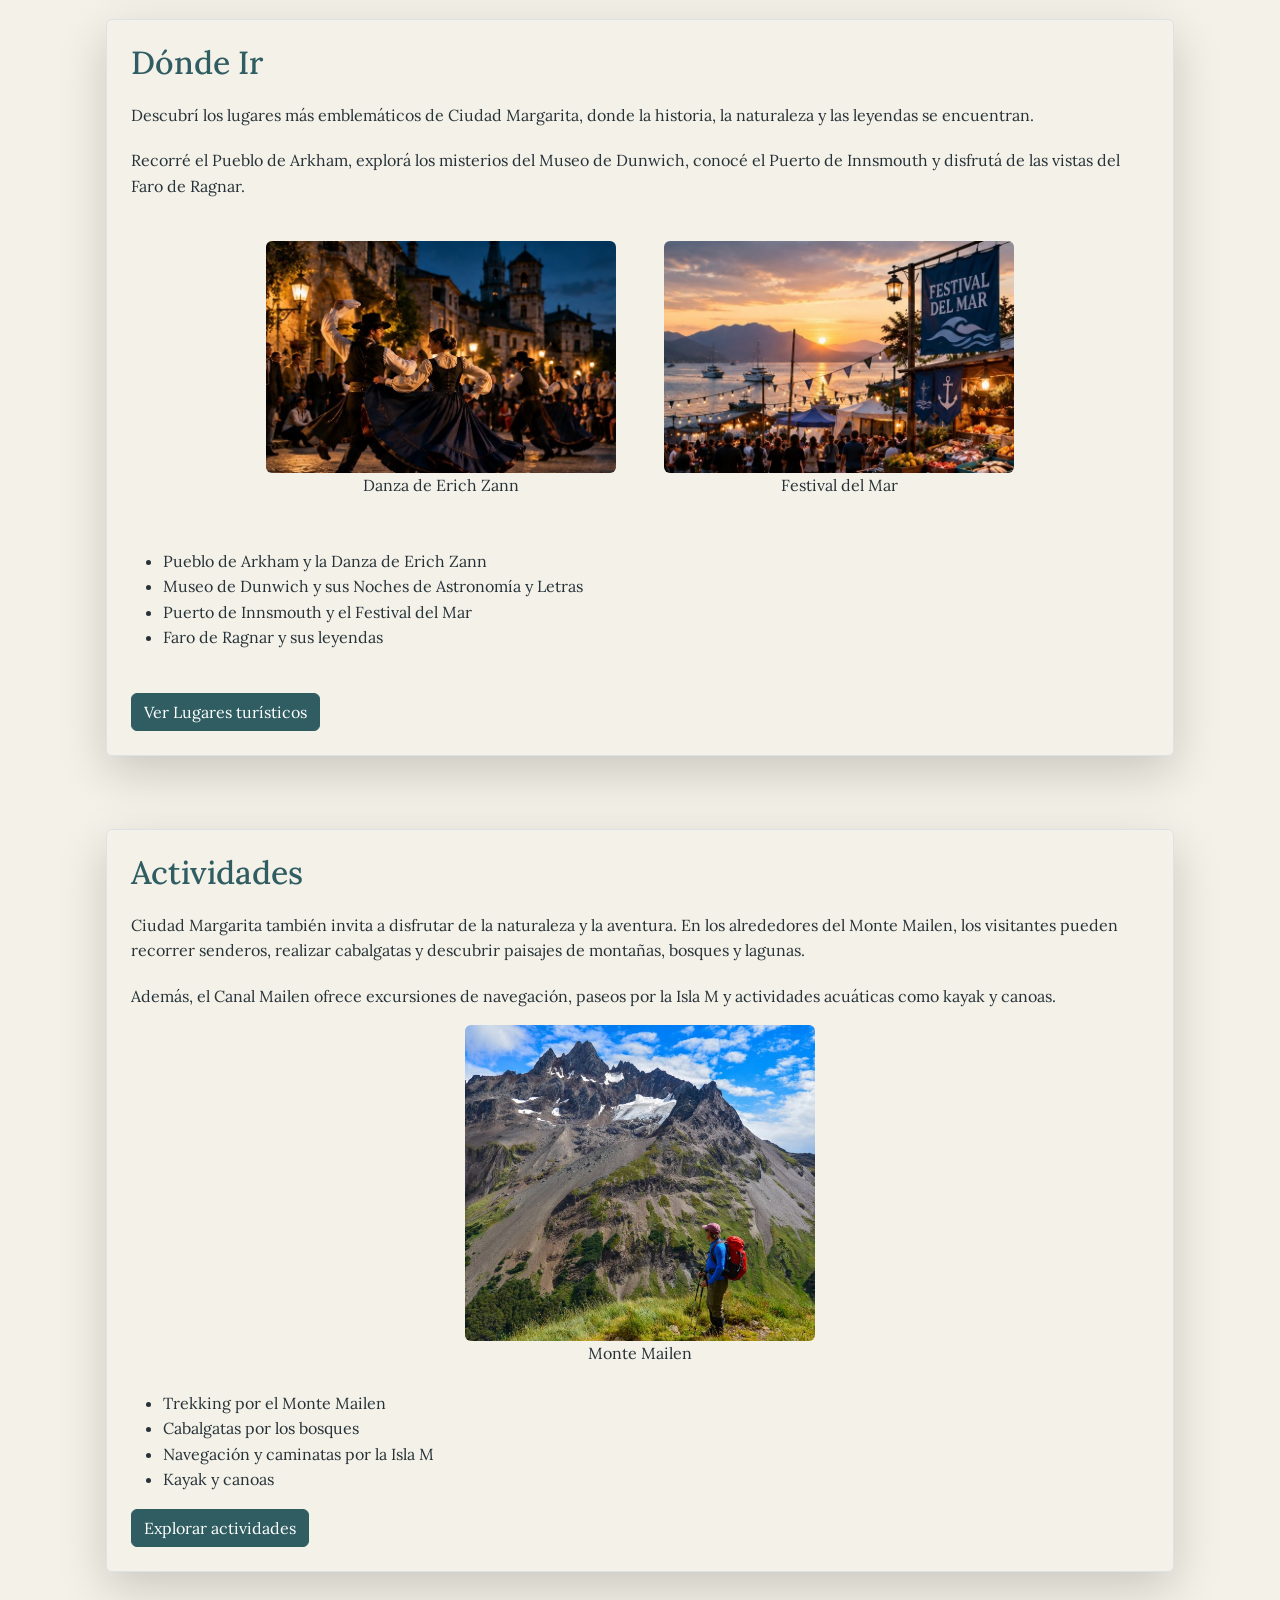
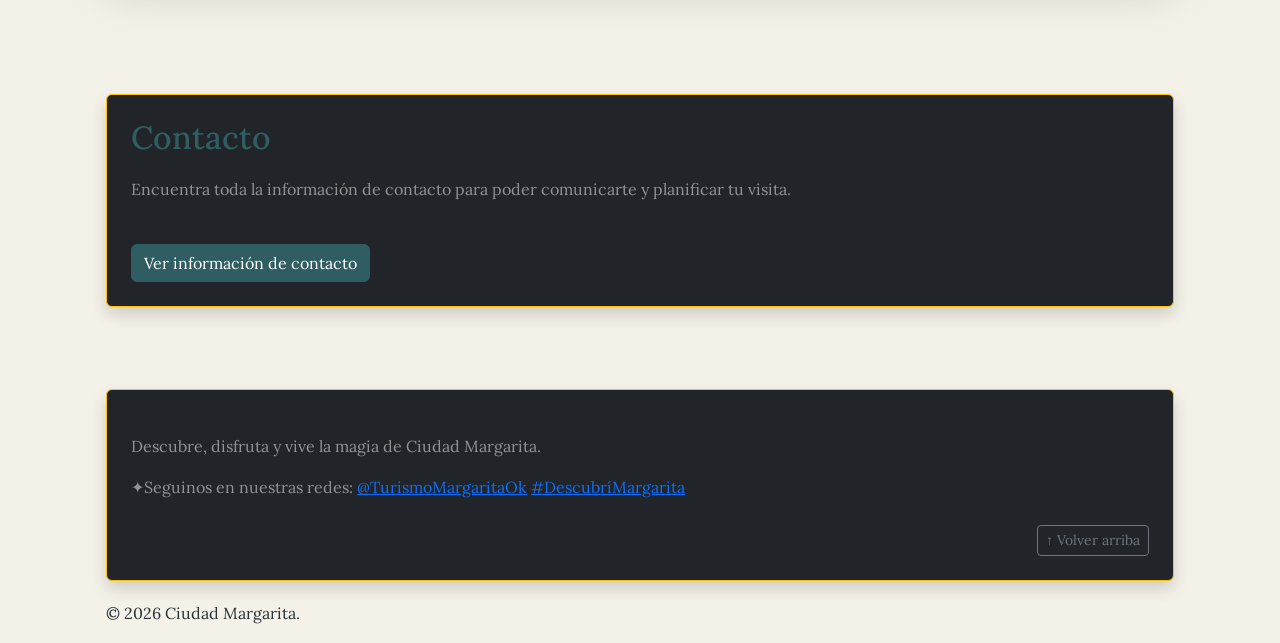
==== commit e1c71c0d: "Merge branch 'main' of https://github.com/griselnataliflores-bot/LenguajesInf1" ====
--- a/TrabajoPracticoGrupal/index.html
+++ b/TrabajoPracticoGrupal/index.html
@@ -273,7 +273,7 @@
       <br />
       <section
         id="contacto"
-        class="container p-4 my-5 rounded bg-dark border border-warning shadow"
+        class="container p-4 my-5 rounded bg-dark border border-warning shadow text-white-50"
       >
         <h2>Contacto</h2>
         <p>
@@ -289,7 +289,7 @@
     <br />
     <footer>
       <div
-        class="container p-4 my-2 rounded bg-dark border border-warning shadow"
+        class="container p-4 my-2 rounded bg-dark border border-warning shadow text-white-50"
       >
         <p>Descubre, disfruta y vive la magia de Ciudad Margarita.</p>
         <address>
--- a/TrabajoPracticoGrupal/css/style.css
+++ b/TrabajoPracticoGrupal/css/style.css
@@ -289,23 +289,25 @@
 
 .imagenes-con-hover:hover {
   transform: scale(1.05);
-  cursor: zoom-in;
+  cursor: default;
 }
 
 /* que no aparesca la lupita al pasar el cursor*/
 imagenes-con-hover,
 img:hover,
 img:active {
-  cursor: default !important;
+  cursor: default;
 }
 
 /* El logo no tiene Hover*/
 
-.logo {
-  position: static;
-
-  transform: none !important;
-  cursor: default;
+.logo:hover {
+  color: blue;
+  cursor: pointer;
+}
+
+div p Recordatorio {
+  color: white;
 }
 
 /*Modo oscuro*/
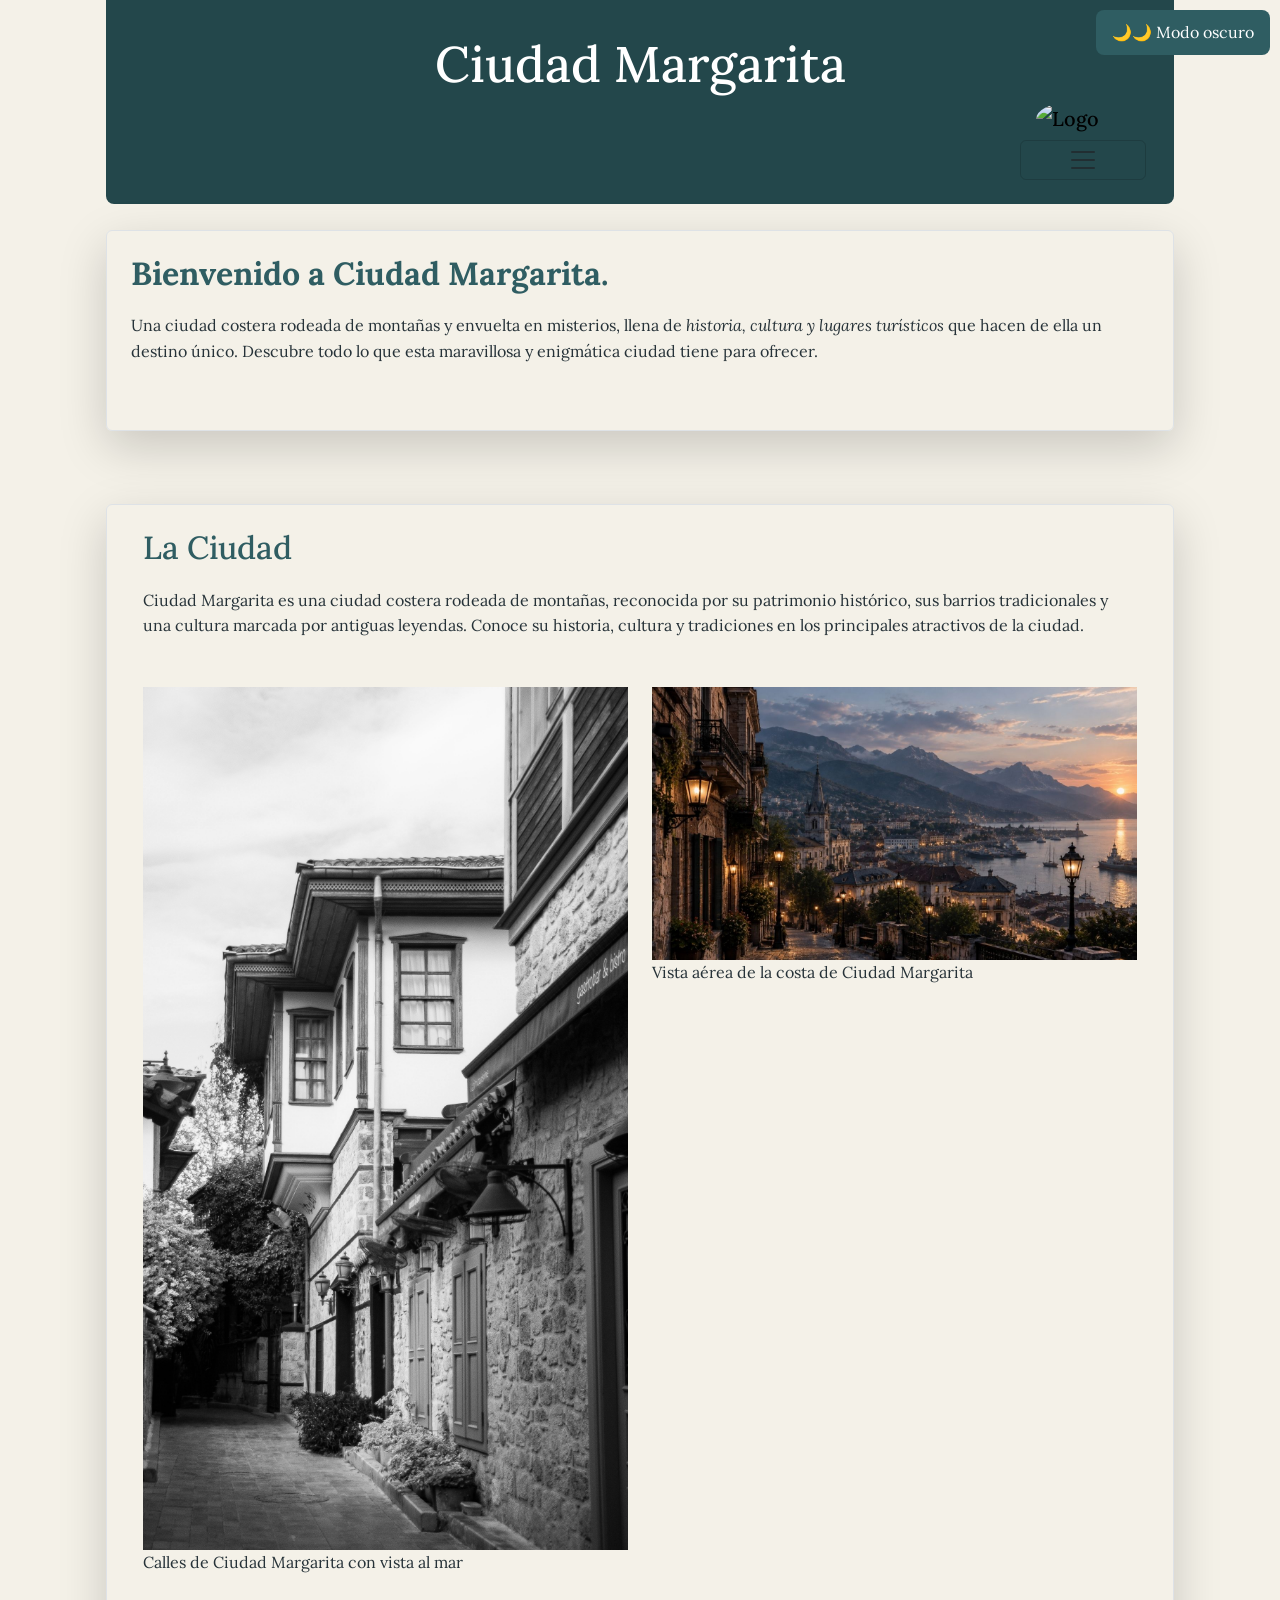
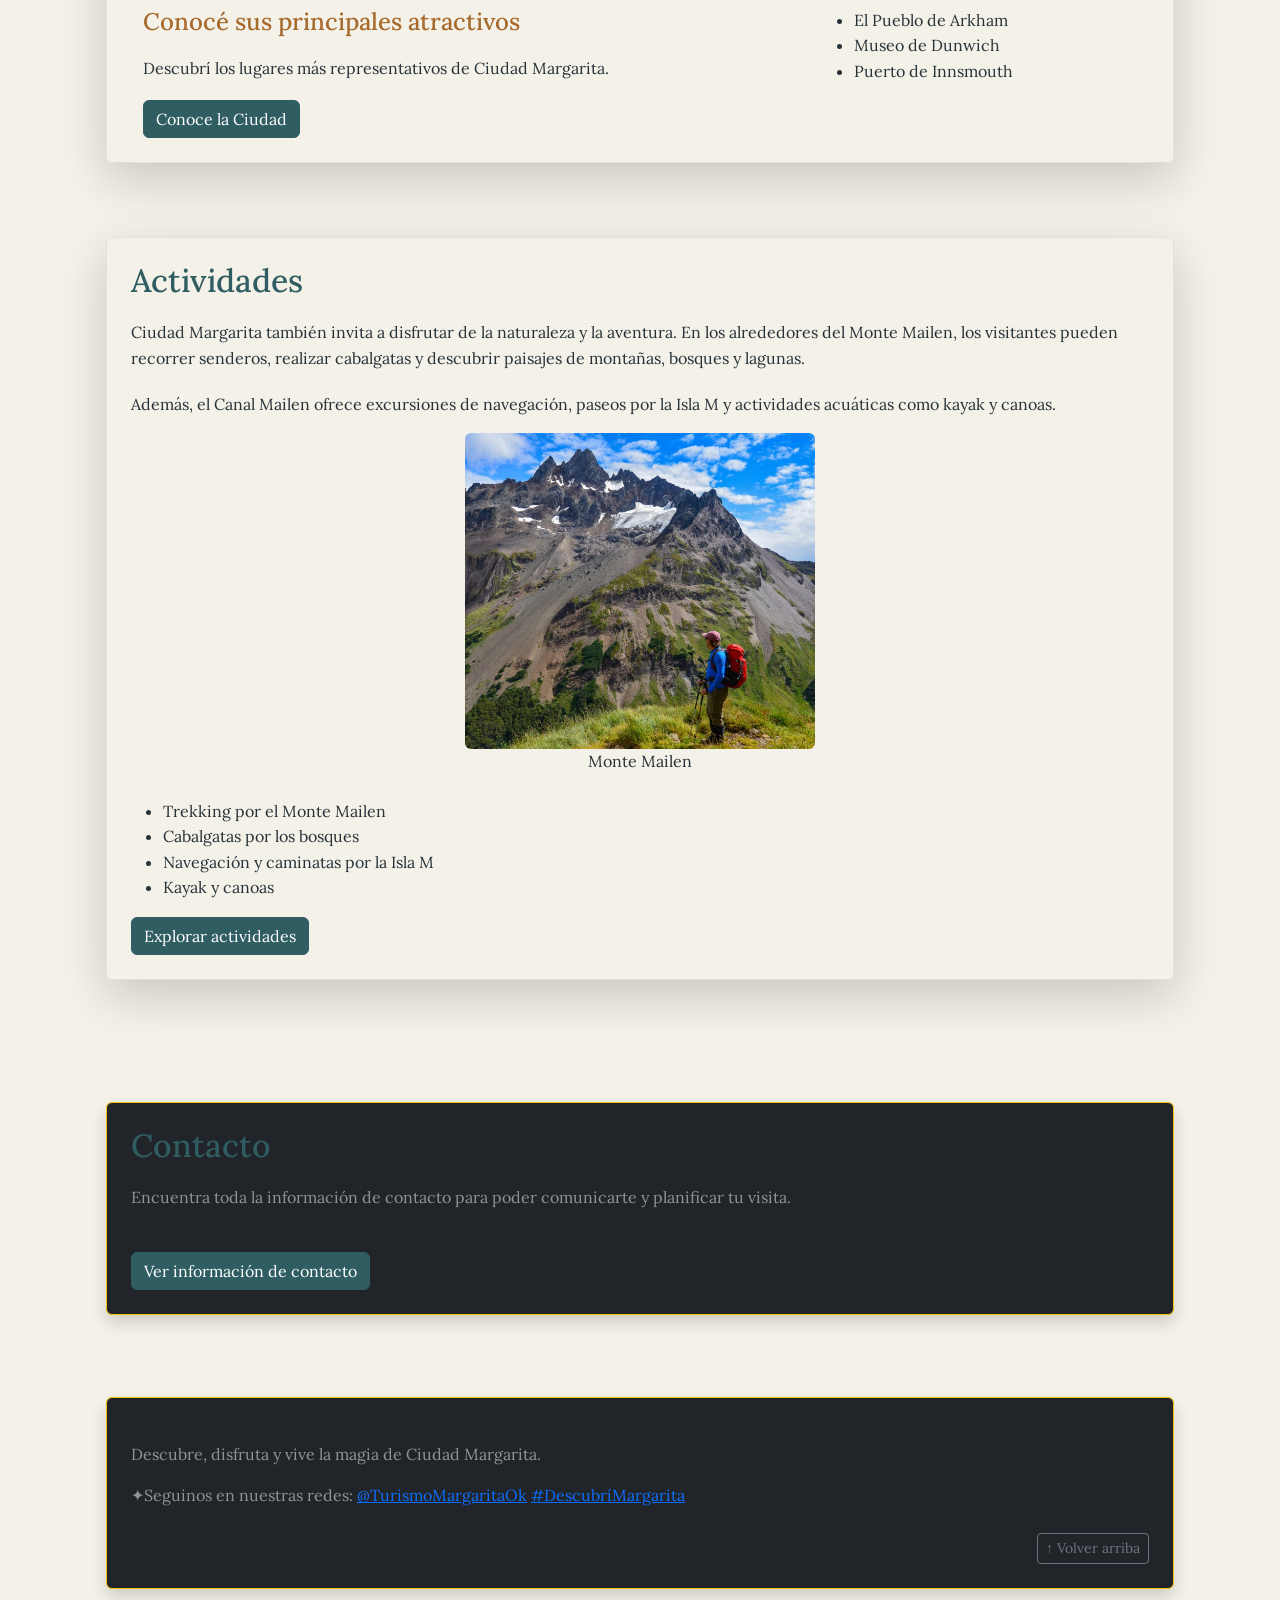
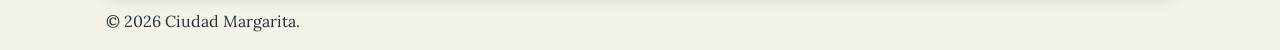
==== commit 05741fe8: "grilla en el idnex ya ctividades" ====
--- a/TrabajoPracticoGrupal/index.html
+++ b/TrabajoPracticoGrupal/index.html
@@ -55,7 +55,6 @@
                 data-bs-dismiss="offcanvas"
                 aria-label="Close"
               ></button>
-              
             </div>
             <div class="offcanvas-body">
               <ul class="navbar-nav justify-content-end flex-grow-1 pe-3">
@@ -115,15 +114,12 @@
                 <button class="btn btn-outline-success" type="submit">
                   Buscar
                 </button>
-              
               </form>
-              
             </div>
           </div>
         </div>
         <button id="btn-modo">🌙🌙 Modo oscuro</button>
       </nav>
-      
     </header>
     <br />
     <main>
@@ -136,104 +132,78 @@
           maravillosa y enigmática ciudad tiene para ofrecer.
         </p>
         <br />
-        <div class="galeria-imagenes">
-          <figure>
-            <img
-              src="Multimedia/Imagenes/vista_panoramica.jpg"
-              alt="Ciudad al amanecer"
-              width="640"
-              height="400"
-            />
-            <figcaption>
-              Vista panorámica de Ciudad Margarita al amanecer
-            </figcaption>
-          </figure>
-        </div>
       </section>
       <br />
 
       <section id="la-ciudad" class="p-4 mb-5 rounded border shadow-lg">
-        <h2>La Ciudad</h2>
-        <div class="galeria-imagenes">
-          <figure>
-            <img
-              src="Multimedia/Imagenes/LaCiudad.jpg"
-              alt="Calles con vista al mar"
-              width="110"
-              height="230"
-            />
-            <figcaption>Calles de Ciudad Margarita con vista al mar</figcaption>
-          </figure>
-
-          <figure>
-            <img
-              src="Multimedia/Imagenes/LaCiudad2.jpg"
-              alt="Vista aerea de la costa"
-              width="350"
-              height="230"
-            />
-            <figcaption>Vista aérea de la costa de Ciudad Margarita</figcaption>
-          </figure>
-        </div>
-
-        <p>
-          Ciudad Margarita es una ciudad costera rodeada de montañas, reconocida
-          por su patrimonio histórico, sus barrios tradicionales y una cultura
-          marcada por antiguas leyendas. Conoce su historia, cultura y
-          tradiciones en los principales atractivos de la ciudad.
-        </p>
-        <ul>
-          <li>El Pueblo de Arkham</li>
-          <li>Museo de Dunwich</li>
-          <li>Puerto de Innsmouth</li>
-        </ul>
-        <br />
-        <a href="ciudad.html" class="btn btn-ciudad">Conoce la Ciudad</a>
-      </section>
-      <br />
-      <section id="donde-ir" class="p-4 mb-5 rounded border shadow-lg">
-        <h2>Dónde Ir</h2>
-        <p>
-          Descubrí los lugares más emblemáticos de Ciudad Margarita, donde la
-          historia, la naturaleza y las leyendas se encuentran.
-        </p>
-        <p>
-          Recorré el Pueblo de Arkham, explorá los misterios del Museo de
-          Dunwich, conocé el Puerto de Innsmouth y disfrutá de las vistas del
-          Faro de Ragnar.
-        </p>
-        <br />
-        <div class="galeria-imagenes">
-          <figure>
-            <img
-              src="Multimedia/Imagenes/DanzadeErichZann.jpeg"
-              alt="Danza de Erich Zann"
-              width="350"
-              height="230"
-            />
-            <figcaption>Danza de Erich Zann</figcaption>
-          </figure>
-          <br />
-
-          <figure>
-            <img
-              src="Multimedia/Imagenes/FestivaldelMar.jpeg"
-              alt="Festival del Mar"
-              width="350"
-              height="230"
-            />
-            <figcaption>Festival del Mar</figcaption>
-          </figure>
-        </div>
-        <br />
-        <ul>
-          <li>Pueblo de Arkham y la Danza de Erich Zann</li>
-          <li>Museo de Dunwich y sus Noches de Astronomía y Letras</li>
-          <li>Puerto de Innsmouth y el Festival del Mar</li>
-          <li>Faro de Ragnar y sus leyendas</li>
-        </ul>
-        <br />
-        <a href="lugares.html" class="btn btn-ciudad">Ver Lugares turísticos</a>
+        <div class="container-fluid">
+          <!-- Título y presentación -->
+          <div class="row">
+            <div class="col-12">
+              <h2>La Ciudad</h2>
+              <p>
+                Ciudad Margarita es una ciudad costera rodeada de montañas,
+                reconocida por su patrimonio histórico, sus barrios
+                tradicionales y una cultura marcada por antiguas leyendas.
+                Conoce su historia, cultura y tradiciones en los principales
+                atractivos de la ciudad.
+              </p>
+            </div>
+          </div>
+
+          <!-- Galería de imágenes -->
+          <div class="row g-4 my-2">
+            <div class="col-12 col-md-6">
+              <figure>
+                <img
+                  src="Multimedia/Imagenes/LaCiudad.jpg"
+                  alt="Calles con vista al mar"
+                  class="img-fluid"
+                />
+                <figcaption>
+                  Calles de Ciudad Margarita con vista al mar
+                </figcaption>
+              </figure>
+            </div>
+
+            <div class="col-12 col-md-6">
+              <figure>
+                <img
+                  src="Multimedia/Imagenes/LaCiudad2.jpg"
+                  alt="Vista aérea de la costa"
+                  class="img-fluid"
+                />
+                <figcaption>
+                  Vista aérea de la costa de Ciudad Margarita
+                </figcaption>
+              </figure>
+            </div>
+          </div>
+
+          <!-- Información adicional -->
+          <div class="row mt-3">
+            <div class="col-12 col-md-8">
+              <h3>Conocé sus principales atractivos</h3>
+              <p>
+                Descubrí los lugares más representativos de Ciudad Margarita.
+              </p>
+            </div>
+
+            <div class="col-12 col-md-4">
+              <ul>
+                <li>El Pueblo de Arkham</li>
+                <li>Museo de Dunwich</li>
+                <li>Puerto de Innsmouth</li>
+              </ul>
+            </div>
+
+            <div class="col-12">
+              <a href="ciudad.html" class="btn btn-ciudad">
+                Conoce la Ciudad
+              </a>
+            </div>
+          </div>
+        </div>
       </section>
       <br />
       <section id="actividades" class="p-4 mb-5 rounded border shadow-lg">
@@ -287,6 +257,7 @@
       </section>
     </main>
     <br />
+
     <footer>
       <div
         class="container p-4 my-2 rounded bg-dark border border-warning shadow text-white-50"
--- a/TrabajoPracticoGrupal/css/style.css
+++ b/TrabajoPracticoGrupal/css/style.css
@@ -312,17 +312,22 @@
 
 /*Modo oscuro*/
 body.oscuro {
- background-color: #1a1a1a;
- color: #f5f5f5;
+  background-color: #1a1a1a;
+  color: #f5f5f5;
 }
 
 #btn-modo {
-    width: auto;
-    font-size: 1rem;
-    padding: 0.5rem 1rem;
-    background-color: var(--color-principal);
-    color: #FFFFFF;
-    border: none;
-    border-radius: var(--border-radius);
-    cursor: pointer;
-}+  position: fixed;
+  top: 10px;
+  right: 10px;
+  z-index: 1000;
+
+  width: auto;
+  font-size: 1rem;
+  padding: 0.6rem 1rem;
+  background-color: var(--color-principal);
+  color: #ffffff;
+  border: none;
+  border-radius: var(--border-radius);
+  cursor: pointer;
+}
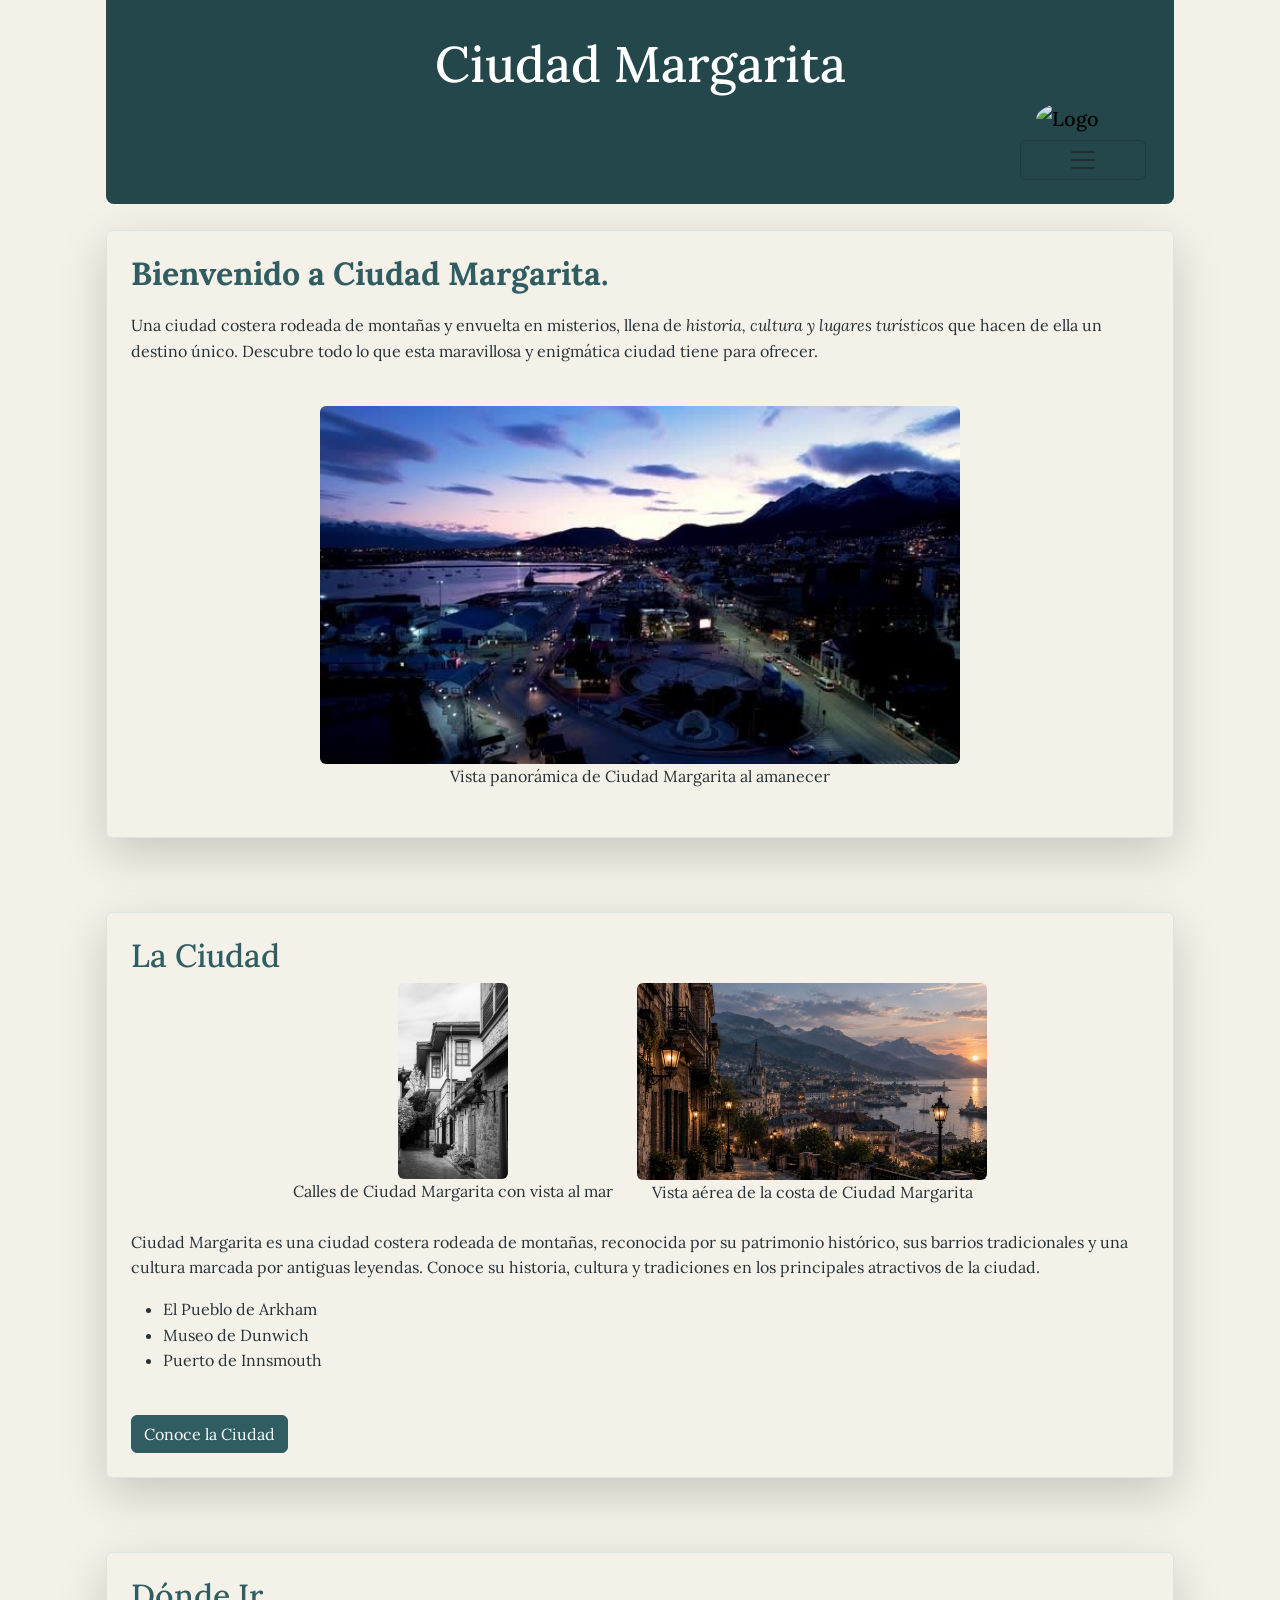
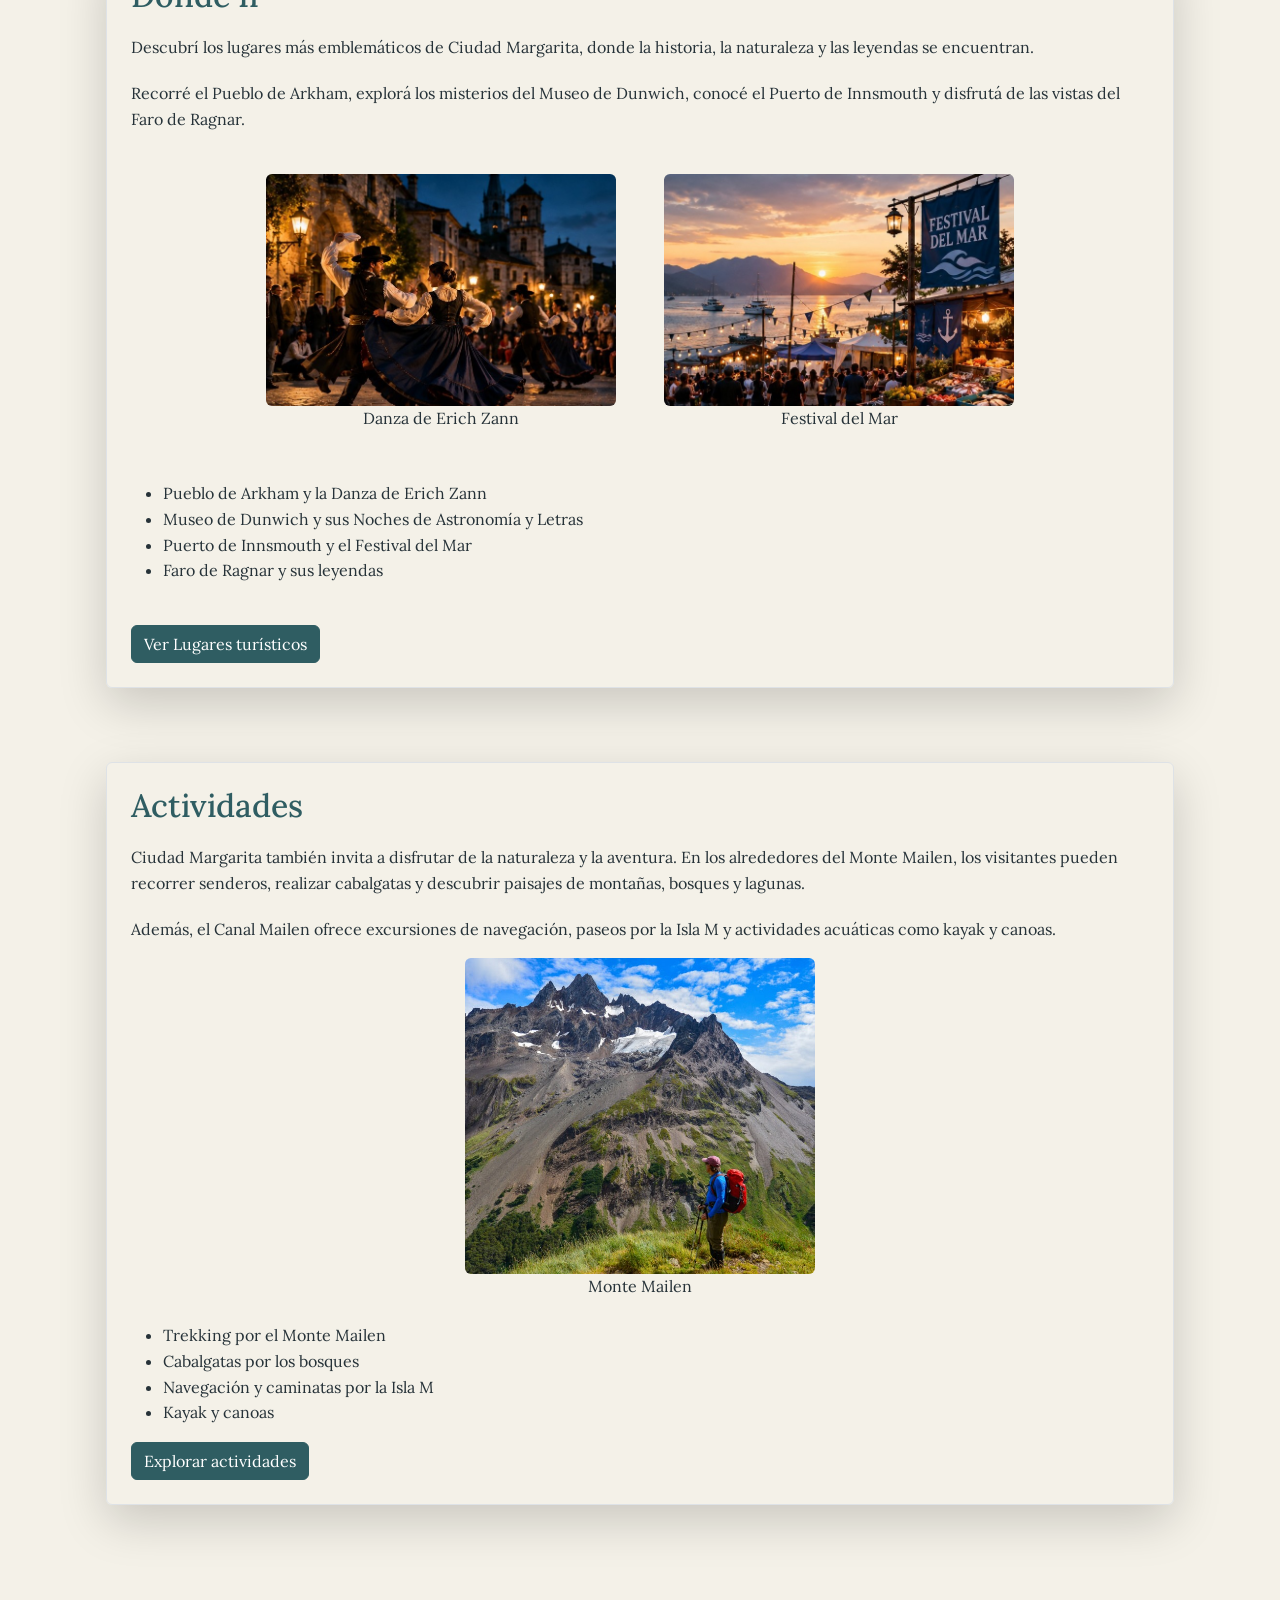
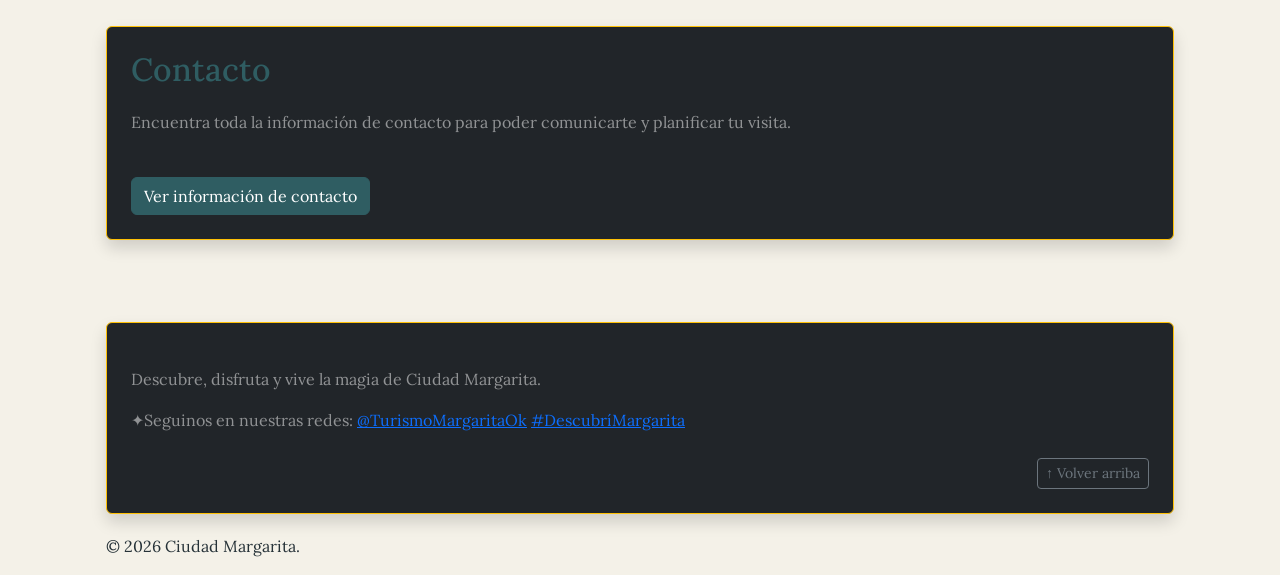
==== commit b95e6013: "Update index.html" ====
--- a/TrabajoPracticoGrupal/index.html
+++ b/TrabajoPracticoGrupal/index.html
@@ -118,7 +118,6 @@
             </div>
           </div>
         </div>
-        <button id="btn-modo">🌙🌙 Modo oscuro</button>
       </nav>
     </header>
     <br />
@@ -132,78 +131,104 @@
           maravillosa y enigmática ciudad tiene para ofrecer.
         </p>
         <br />
+        <div class="galeria-imagenes">
+          <figure>
+            <img
+              src="Multimedia/Imagenes/vista_panoramica.jpg"
+              alt="Ciudad al amanecer"
+              width="640"
+              height="400"
+            />
+            <figcaption>
+              Vista panorámica de Ciudad Margarita al amanecer
+            </figcaption>
+          </figure>
+        </div>
       </section>
       <br />
 
       <section id="la-ciudad" class="p-4 mb-5 rounded border shadow-lg">
-        <div class="container-fluid">
-          <!-- Título y presentación -->
-          <div class="row">
-            <div class="col-12">
-              <h2>La Ciudad</h2>
-              <p>
-                Ciudad Margarita es una ciudad costera rodeada de montañas,
-                reconocida por su patrimonio histórico, sus barrios
-                tradicionales y una cultura marcada por antiguas leyendas.
-                Conoce su historia, cultura y tradiciones en los principales
-                atractivos de la ciudad.
-              </p>
-            </div>
-          </div>
-
-          <!-- Galería de imágenes -->
-          <div class="row g-4 my-2">
-            <div class="col-12 col-md-6">
-              <figure>
-                <img
-                  src="Multimedia/Imagenes/LaCiudad.jpg"
-                  alt="Calles con vista al mar"
-                  class="img-fluid"
-                />
-                <figcaption>
-                  Calles de Ciudad Margarita con vista al mar
-                </figcaption>
-              </figure>
-            </div>
-
-            <div class="col-12 col-md-6">
-              <figure>
-                <img
-                  src="Multimedia/Imagenes/LaCiudad2.jpg"
-                  alt="Vista aérea de la costa"
-                  class="img-fluid"
-                />
-                <figcaption>
-                  Vista aérea de la costa de Ciudad Margarita
-                </figcaption>
-              </figure>
-            </div>
-          </div>
-
-          <!-- Información adicional -->
-          <div class="row mt-3">
-            <div class="col-12 col-md-8">
-              <h3>Conocé sus principales atractivos</h3>
-              <p>
-                Descubrí los lugares más representativos de Ciudad Margarita.
-              </p>
-            </div>
-
-            <div class="col-12 col-md-4">
-              <ul>
-                <li>El Pueblo de Arkham</li>
-                <li>Museo de Dunwich</li>
-                <li>Puerto de Innsmouth</li>
-              </ul>
-            </div>
-
-            <div class="col-12">
-              <a href="ciudad.html" class="btn btn-ciudad">
-                Conoce la Ciudad
-              </a>
-            </div>
-          </div>
-        </div>
+        <h2>La Ciudad</h2>
+        <div class="galeria-imagenes">
+          <figure>
+            <img
+              src="Multimedia/Imagenes/LaCiudad.jpg"
+              alt="Calles con vista al mar"
+              width="110"
+              height="230"
+            />
+            <figcaption>Calles de Ciudad Margarita con vista al mar</figcaption>
+          </figure>
+
+          <figure>
+            <img
+              src="Multimedia/Imagenes/LaCiudad2.jpg"
+              alt="Vista aerea de la costa"
+              width="350"
+              height="230"
+            />
+            <figcaption>Vista aérea de la costa de Ciudad Margarita</figcaption>
+          </figure>
+        </div>
+
+        <p>
+          Ciudad Margarita es una ciudad costera rodeada de montañas, reconocida
+          por su patrimonio histórico, sus barrios tradicionales y una cultura
+          marcada por antiguas leyendas. Conoce su historia, cultura y
+          tradiciones en los principales atractivos de la ciudad.
+        </p>
+        <ul>
+          <li>El Pueblo de Arkham</li>
+          <li>Museo de Dunwich</li>
+          <li>Puerto de Innsmouth</li>
+        </ul>
+        <br />
+        <a href="ciudad.html" class="btn btn-ciudad">Conoce la Ciudad</a>
+      </section>
+      <br />
+      <section id="donde-ir" class="p-4 mb-5 rounded border shadow-lg">
+        <h2>Dónde Ir</h2>
+        <p>
+          Descubrí los lugares más emblemáticos de Ciudad Margarita, donde la
+          historia, la naturaleza y las leyendas se encuentran.
+        </p>
+        <p>
+          Recorré el Pueblo de Arkham, explorá los misterios del Museo de
+          Dunwich, conocé el Puerto de Innsmouth y disfrutá de las vistas del
+          Faro de Ragnar.
+        </p>
+        <br />
+        <div class="galeria-imagenes">
+          <figure>
+            <img
+              src="Multimedia/Imagenes/DanzadeErichZann.jpeg"
+              alt="Danza de Erich Zann"
+              width="350"
+              height="230"
+            />
+            <figcaption>Danza de Erich Zann</figcaption>
+          </figure>
+          <br />
+
+          <figure>
+            <img
+              src="Multimedia/Imagenes/FestivaldelMar.jpeg"
+              alt="Festival del Mar"
+              width="350"
+              height="230"
+            />
+            <figcaption>Festival del Mar</figcaption>
+          </figure>
+        </div>
+        <br />
+        <ul>
+          <li>Pueblo de Arkham y la Danza de Erich Zann</li>
+          <li>Museo de Dunwich y sus Noches de Astronomía y Letras</li>
+          <li>Puerto de Innsmouth y el Festival del Mar</li>
+          <li>Faro de Ragnar y sus leyendas</li>
+        </ul>
+        <br />
+        <a href="lugares.html" class="btn btn-ciudad">Ver Lugares turísticos</a>
       </section>
       <br />
       <section id="actividades" class="p-4 mb-5 rounded border shadow-lg">
@@ -257,7 +282,6 @@
       </section>
     </main>
     <br />
-
     <footer>
       <div
         class="container p-4 my-2 rounded bg-dark border border-warning shadow text-white-50"
@@ -284,3 +308,4 @@
     <script src="js/main.js"></script>
   </body>
 </html>
+
--- a/TrabajoPracticoGrupal/css/style.css
+++ b/TrabajoPracticoGrupal/css/style.css
@@ -292,22 +292,12 @@
   cursor: default;
 }
 
-/* que no aparesca la lupita al pasar el cursor*/
-imagenes-con-hover,
-img:hover,
-img:active {
-  cursor: default;
-}
 
 /* El logo no tiene Hover*/
 
 .logo:hover {
   color: blue;
   cursor: pointer;
-}
-
-div p Recordatorio {
-  color: white;
 }
 
 /*Modo oscuro*/
@@ -331,3 +321,69 @@
   border-radius: var(--border-radius);
   cursor: pointer;
 }
+
+.accordion-body {
+  background-color: #f4f1e8;
+  color: #263238;
+  padding: 25px;
+  line-height: 1.7;
+}
+
+.accordion-body strong {
+  color: #2f5d62;
+}
+
+.accordion-body a {
+  color: #a66a2c;
+  font-weight: bold;
+  text-decoration: none;
+}
+
+.accordion-body a:hover {
+  text-decoration: underline;
+}
+.accordion-button {
+  font-size: 1.3rem;
+}
+
+.accordion-button:hover {
+  color: rgb(20, 153, 131);
+  transition: 0.3s;
+}
+/* estilo de grilla responsiva de características de ciudad */
+section ol .card {
+  background-color: #f4f1e8;
+  color: #263238;
+  border: 1px solid #cbd8ce;
+  border-radius: 12px;
+  box-shadow: 0 3px 8px rgba(0, 0, 0, 0.1);
+  font-family: "Lora", serif;
+  font-size: 1rem;
+  line-height: 1.6;
+  transition:
+    transform 0.3s ease,
+    box-shadow 0.3s ease;
+}
+
+/* Efecto hover */
+section ol .card:hover {
+  transform: translateY(-5px);
+  box-shadow: 0 7px 15px rgba(0, 0, 0, 0.18);
+  border-color: #2f5d62;
+}
+
+/* Lista */
+section ol {
+  padding-left: 2rem;
+}
+
+/*Mensaje de alerta del formulario*/
+#mensaje-form.exito {
+    color: green;
+    font-weight: bold;
+}
+#mensaje-form.error {
+    color: red;
+    font-weight: bold;
+
+}
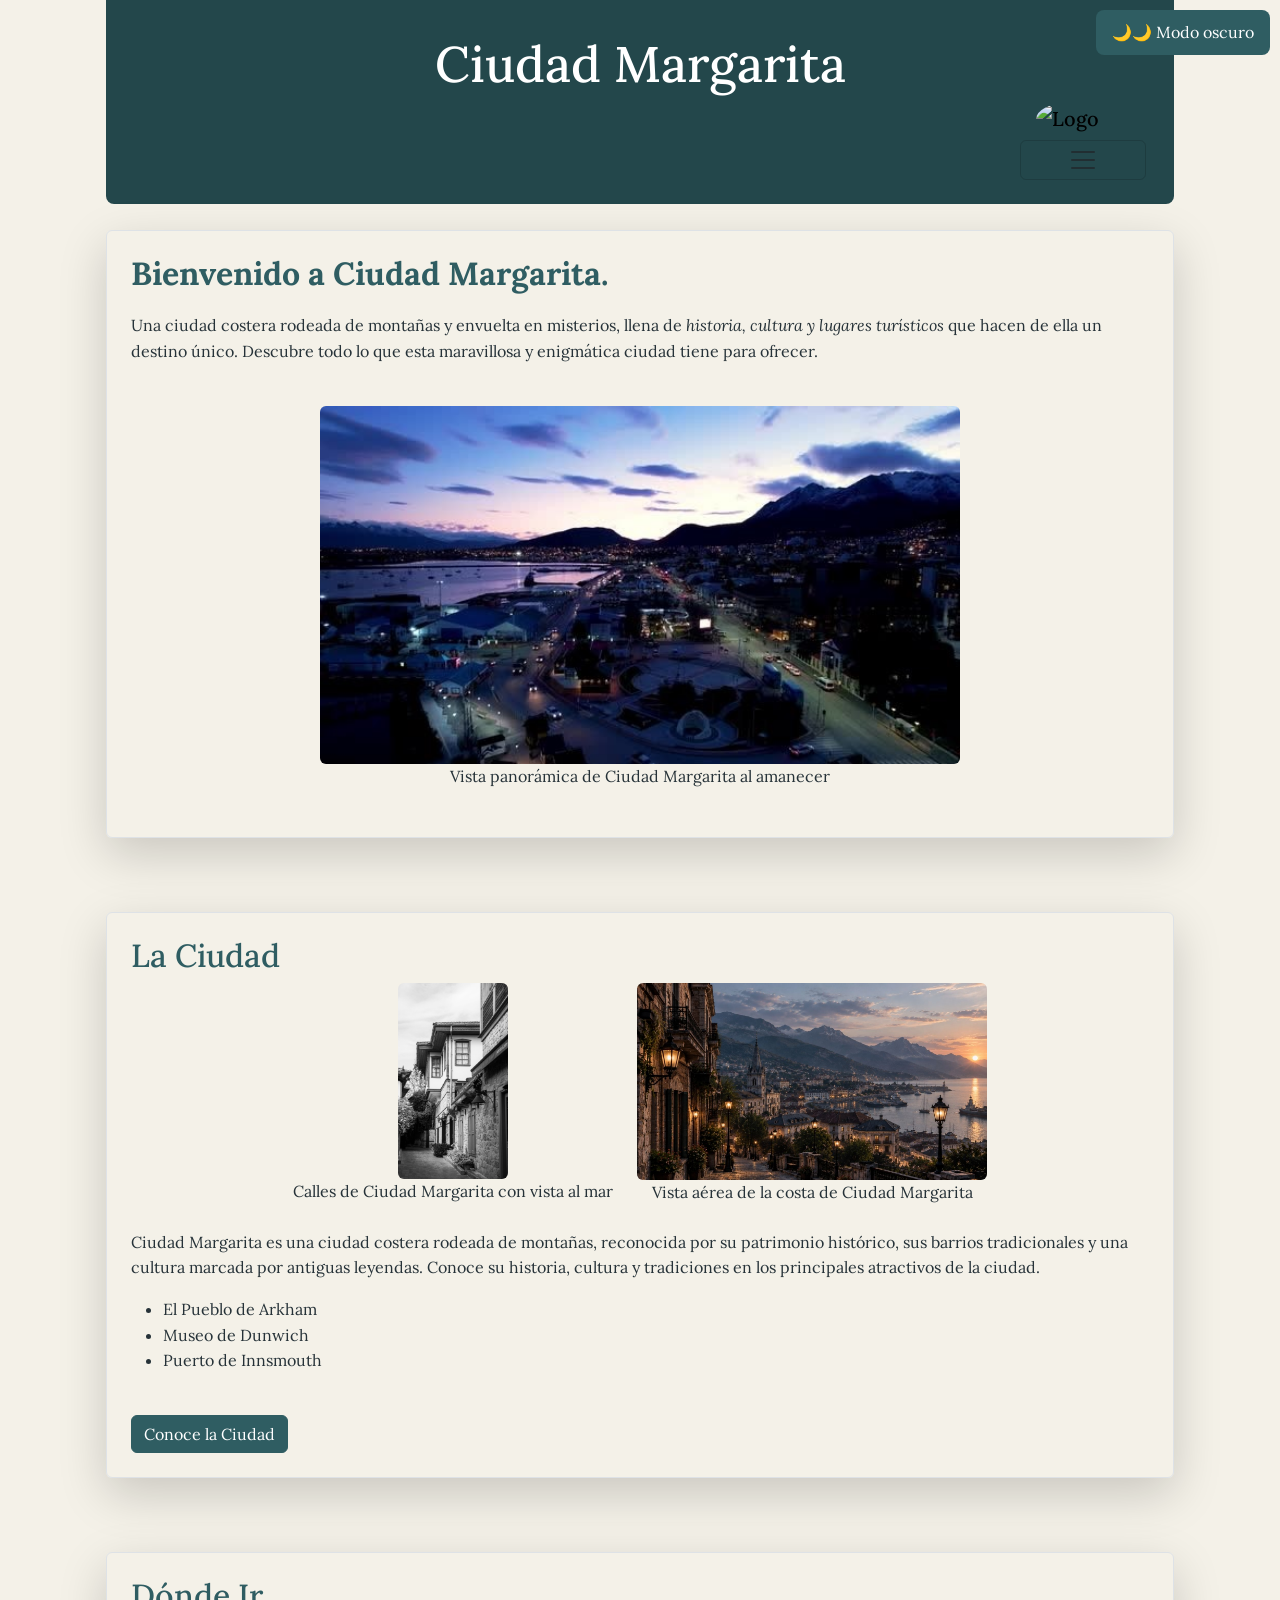
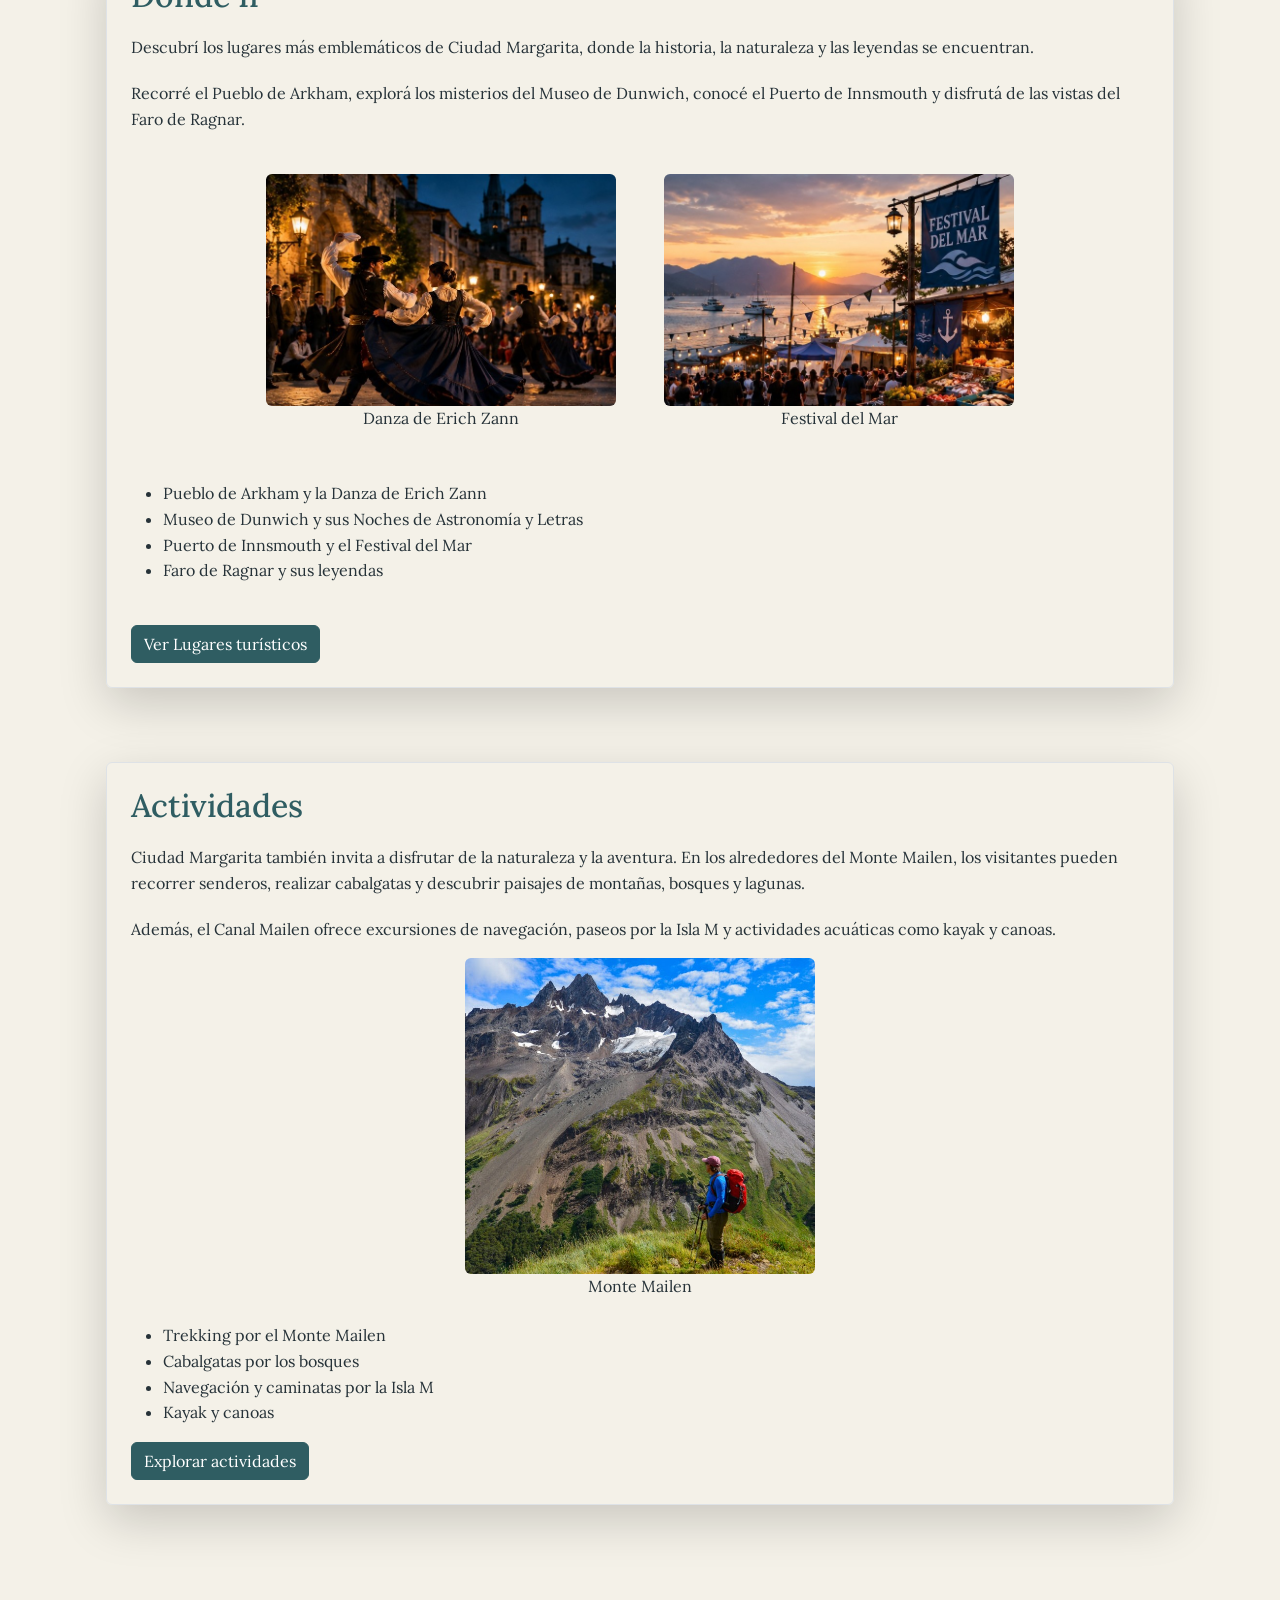
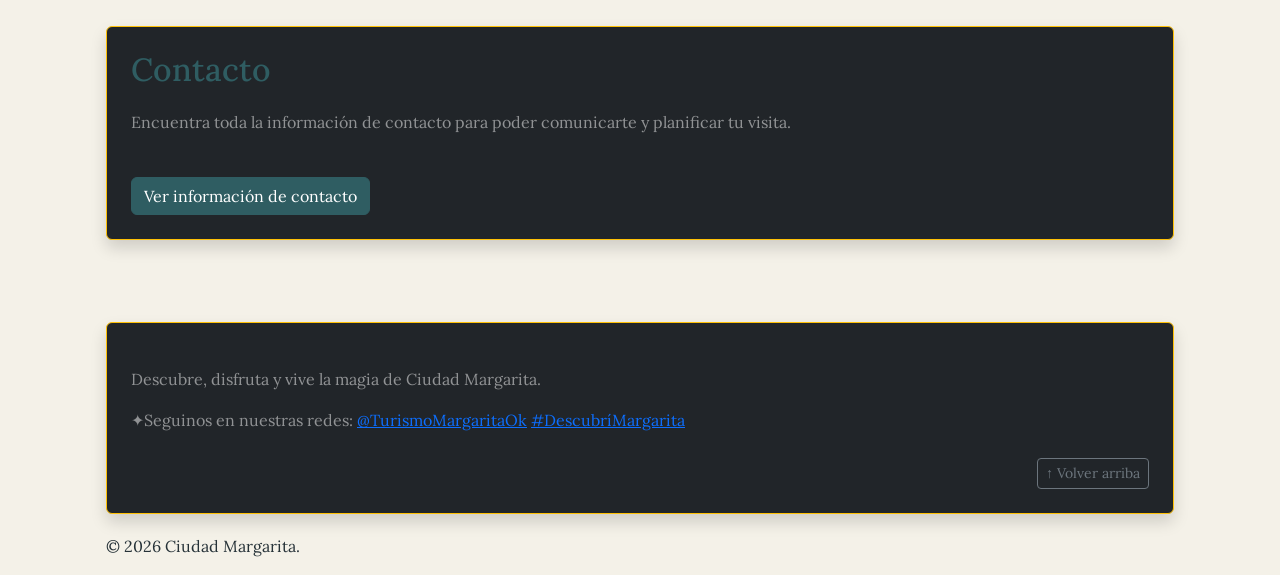
==== commit b44fdcaf: "corrección de errores en index.html" ====
--- a/TrabajoPracticoGrupal/index.html
+++ b/TrabajoPracticoGrupal/index.html
@@ -118,6 +118,7 @@
             </div>
           </div>
         </div>
+        <button id="btn-modo">🌙🌙 Modo oscuro</button>
       </nav>
     </header>
     <br />
